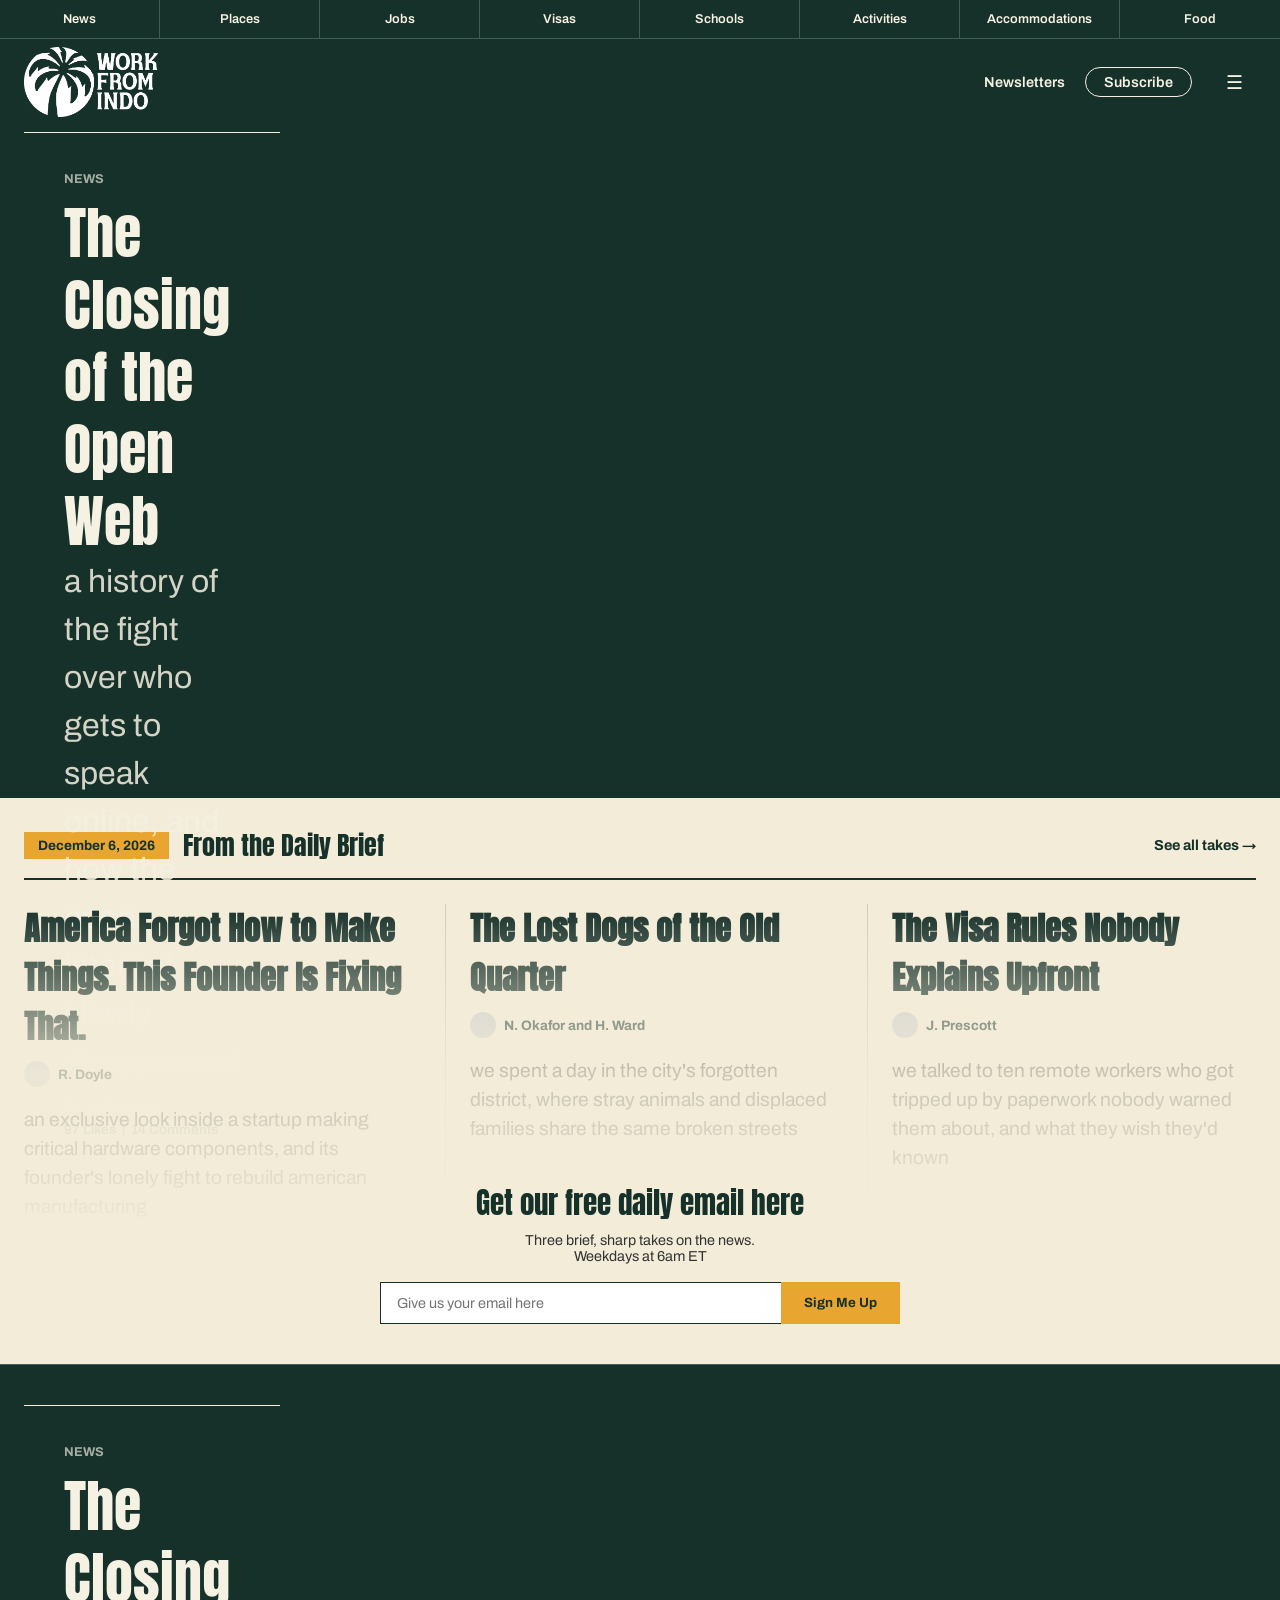
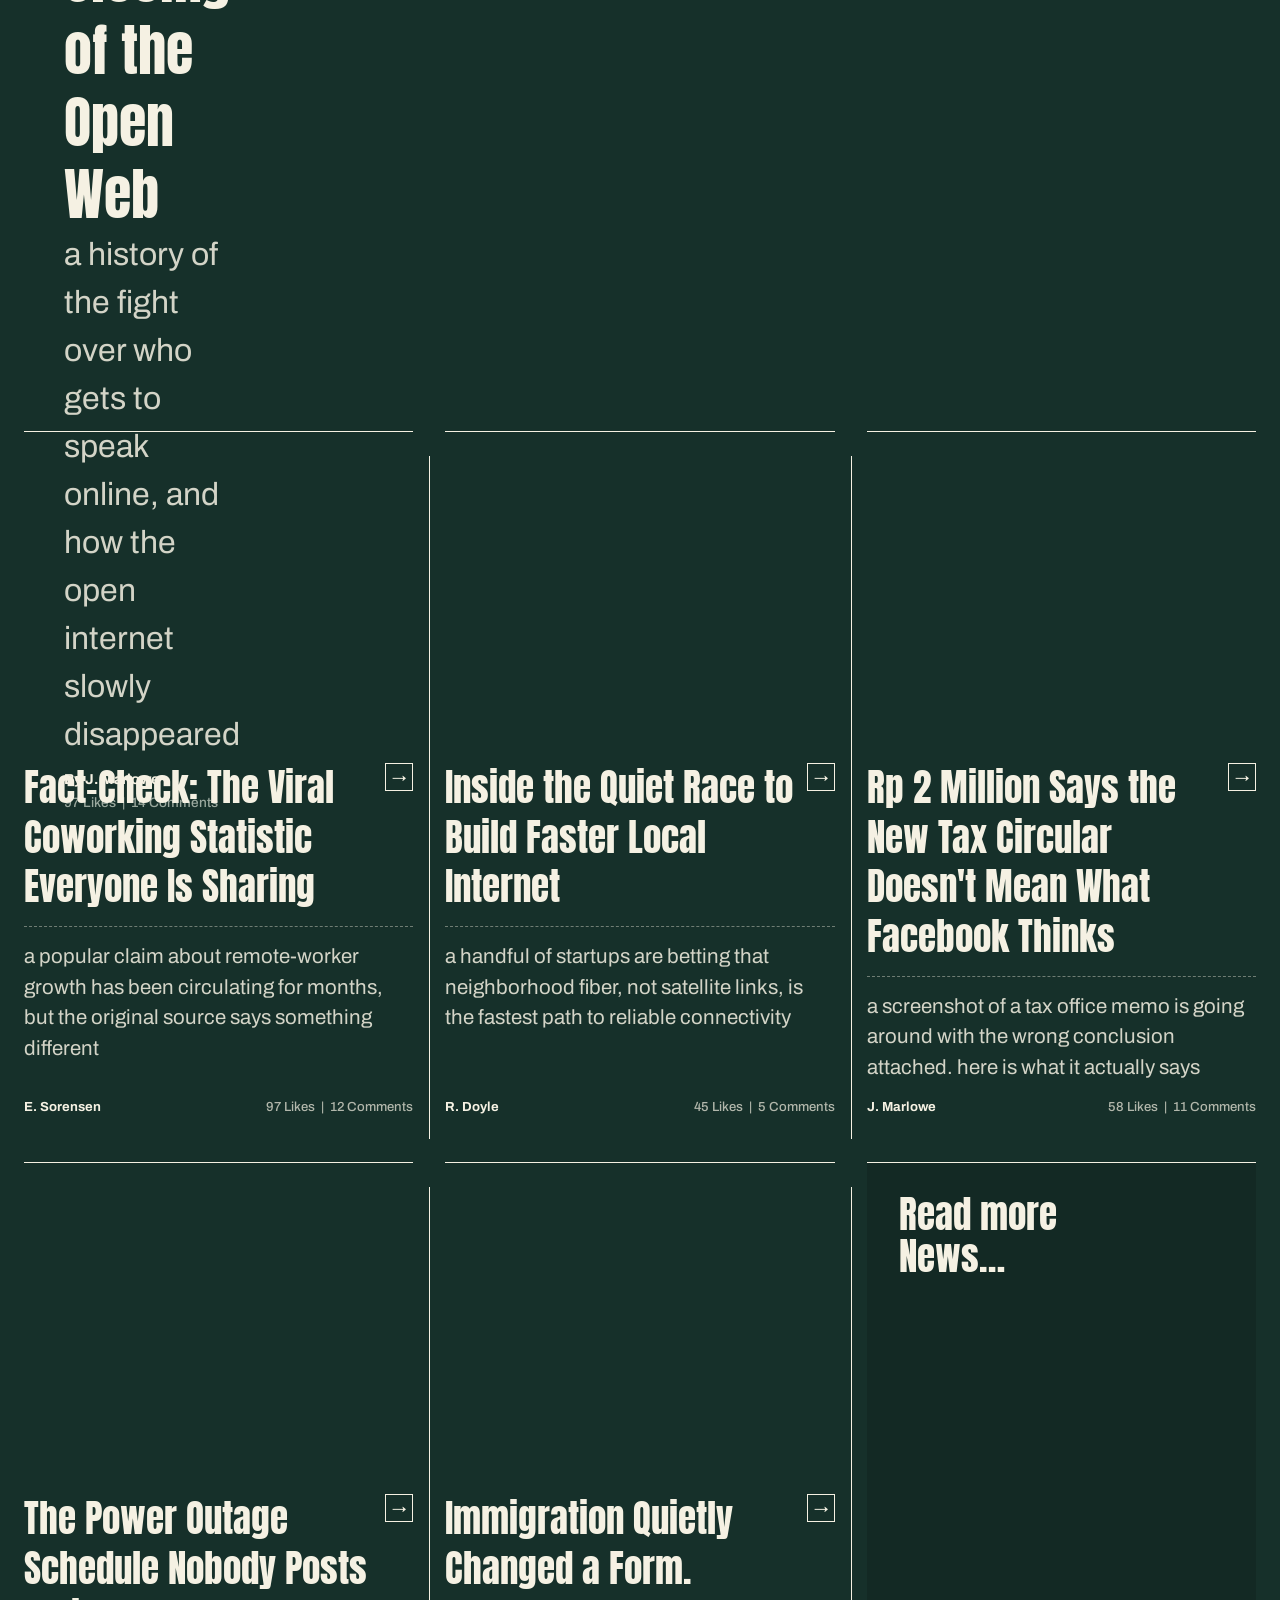
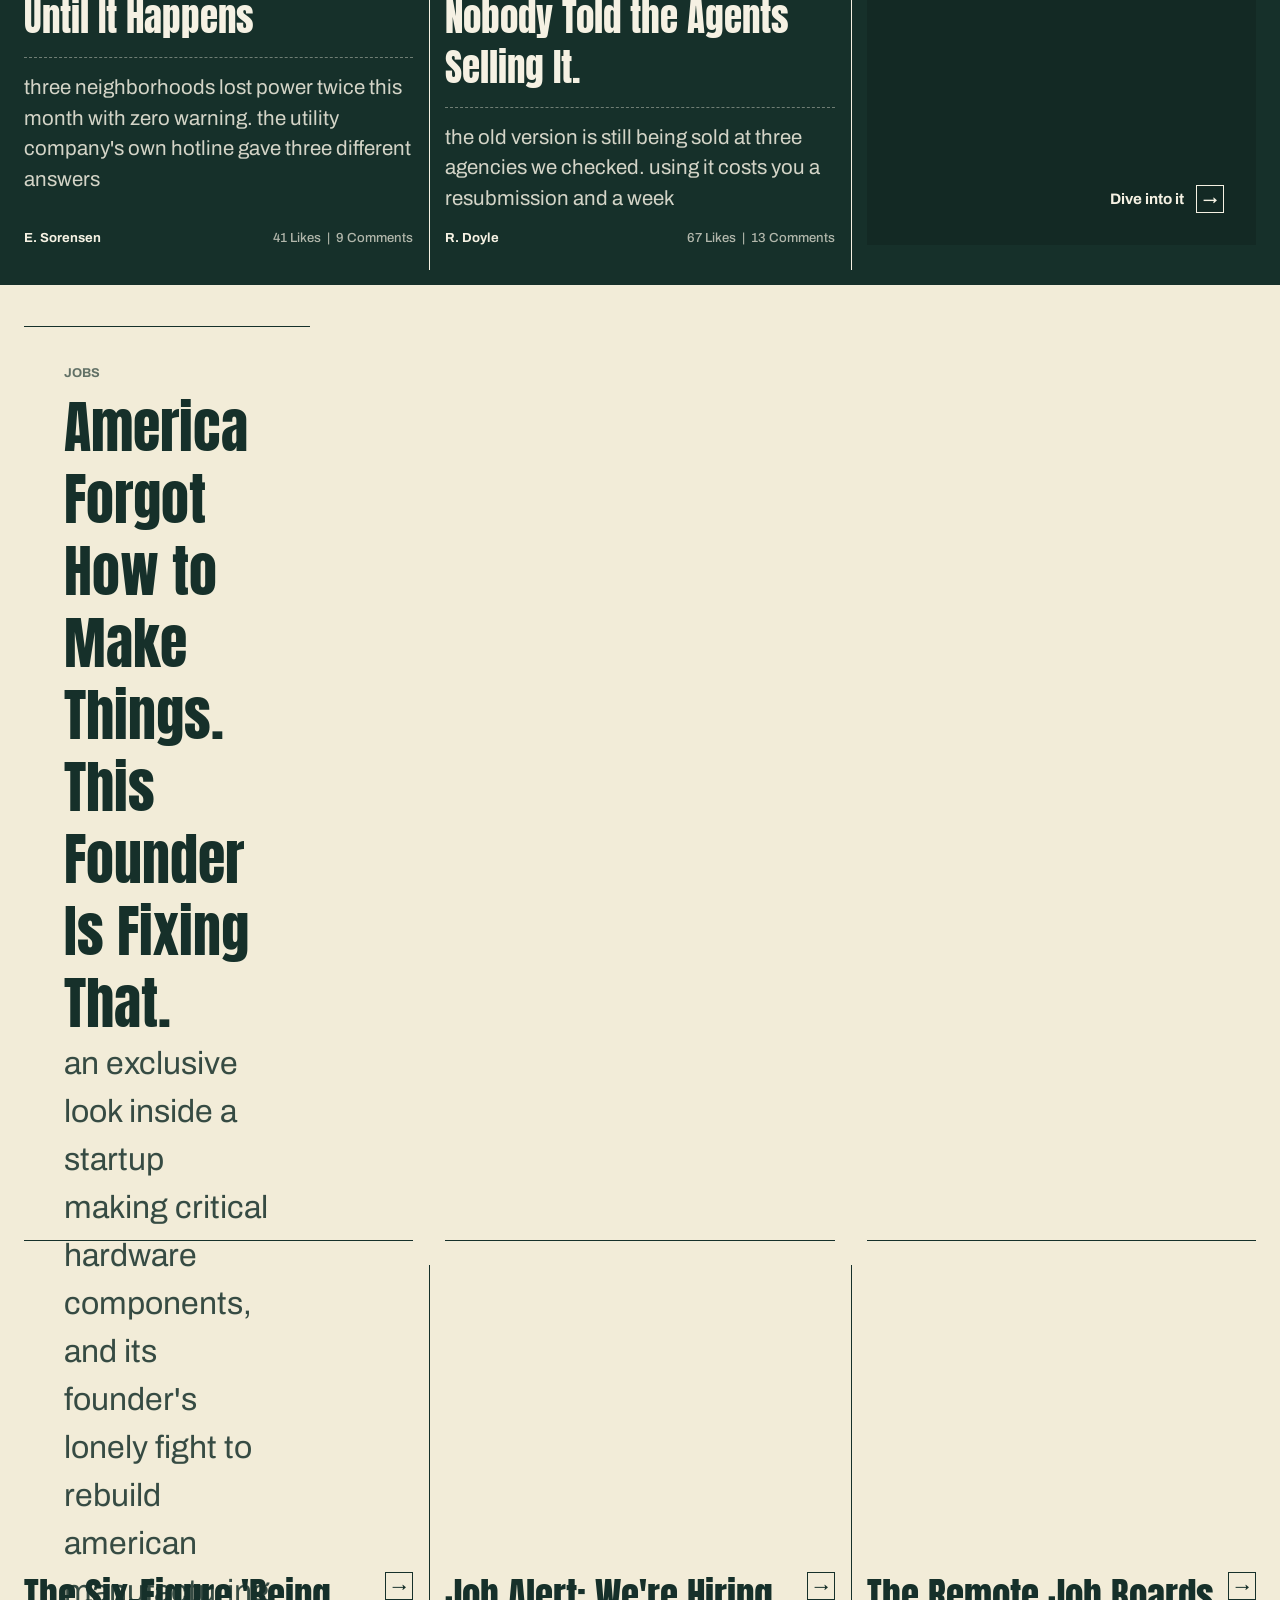
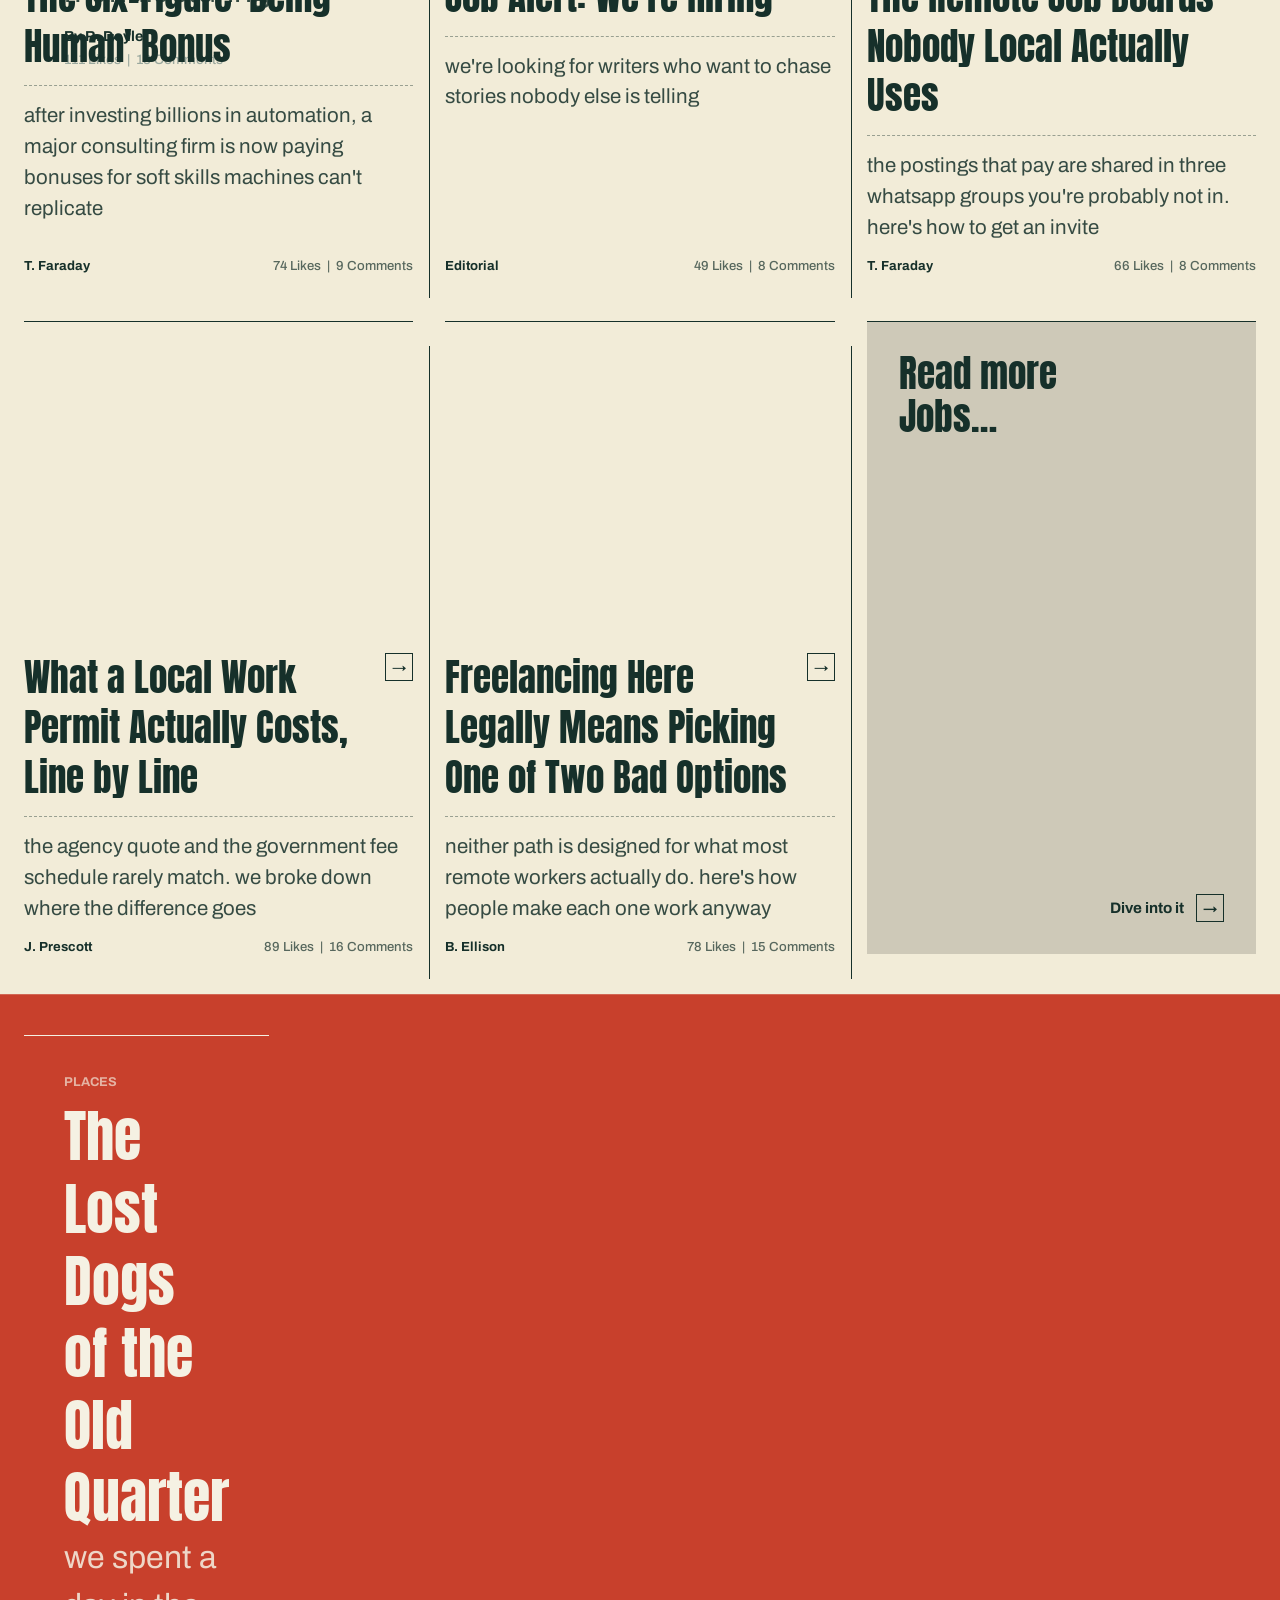
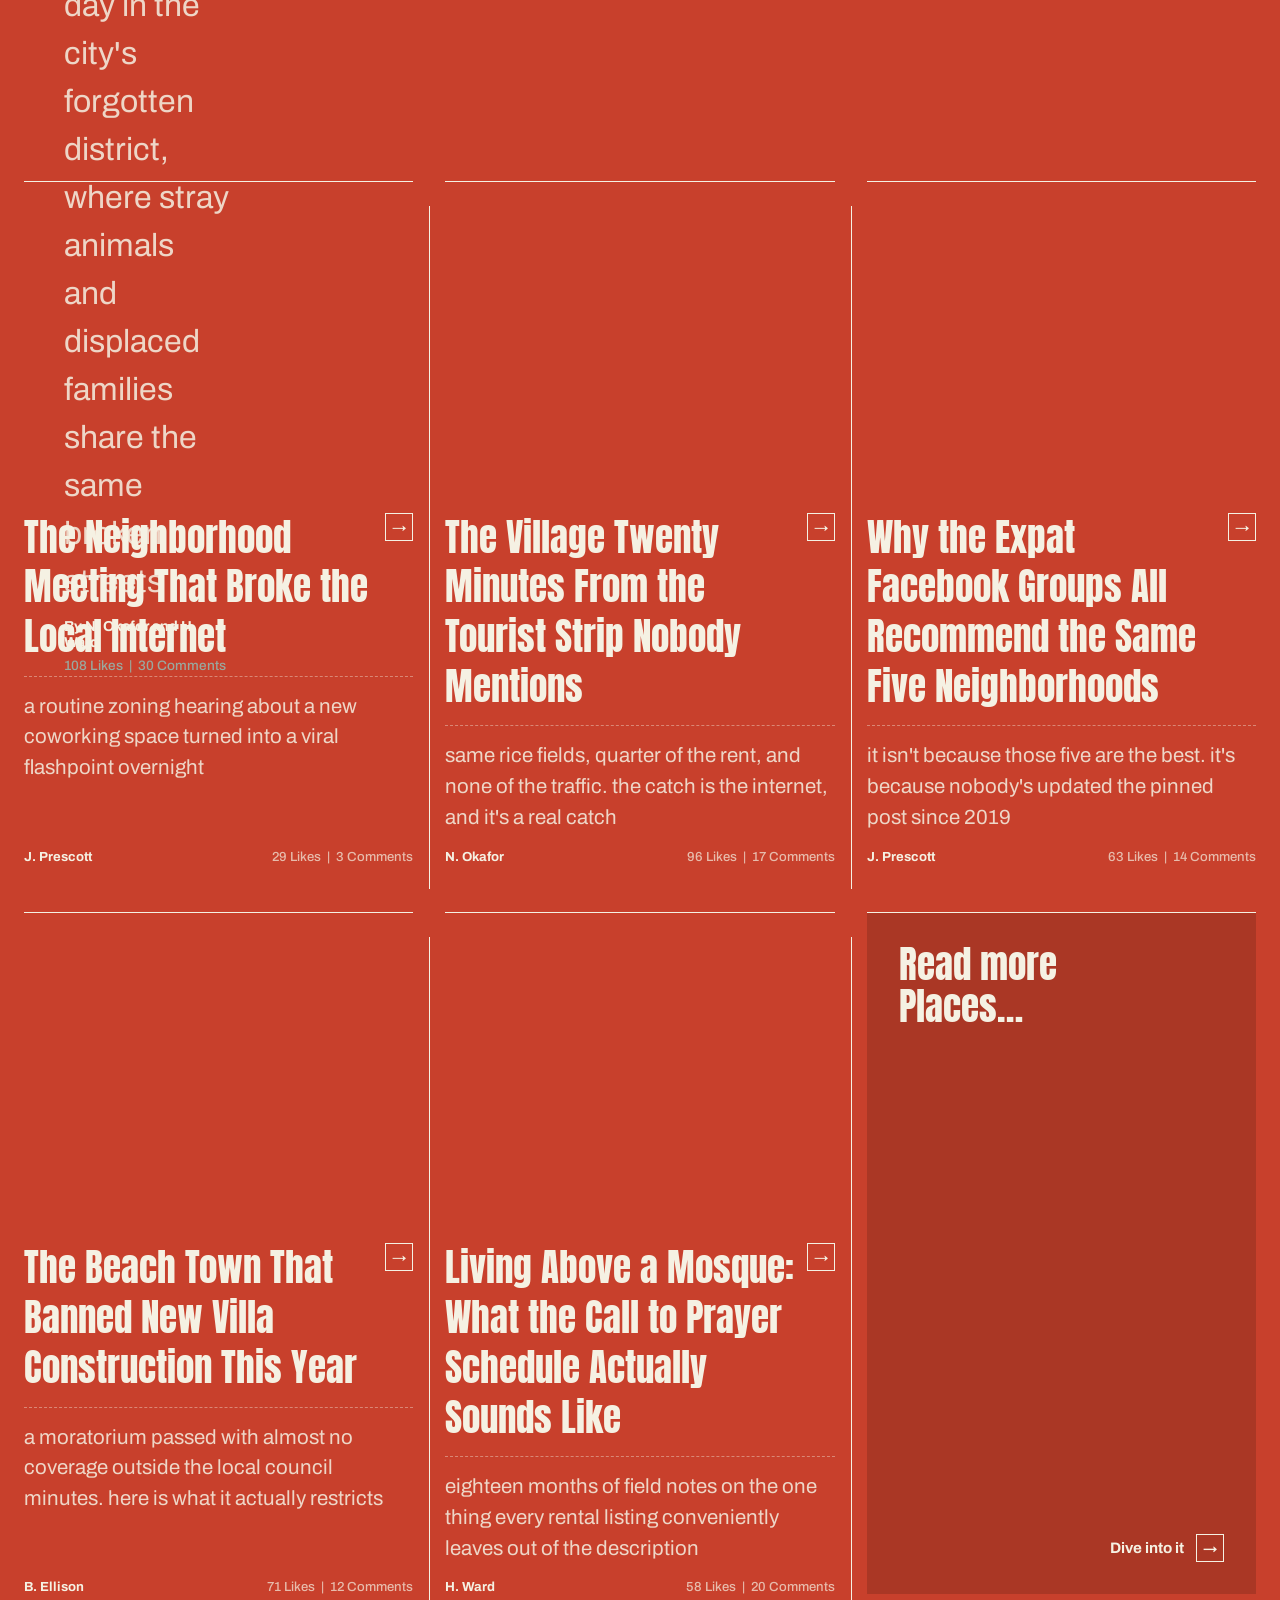
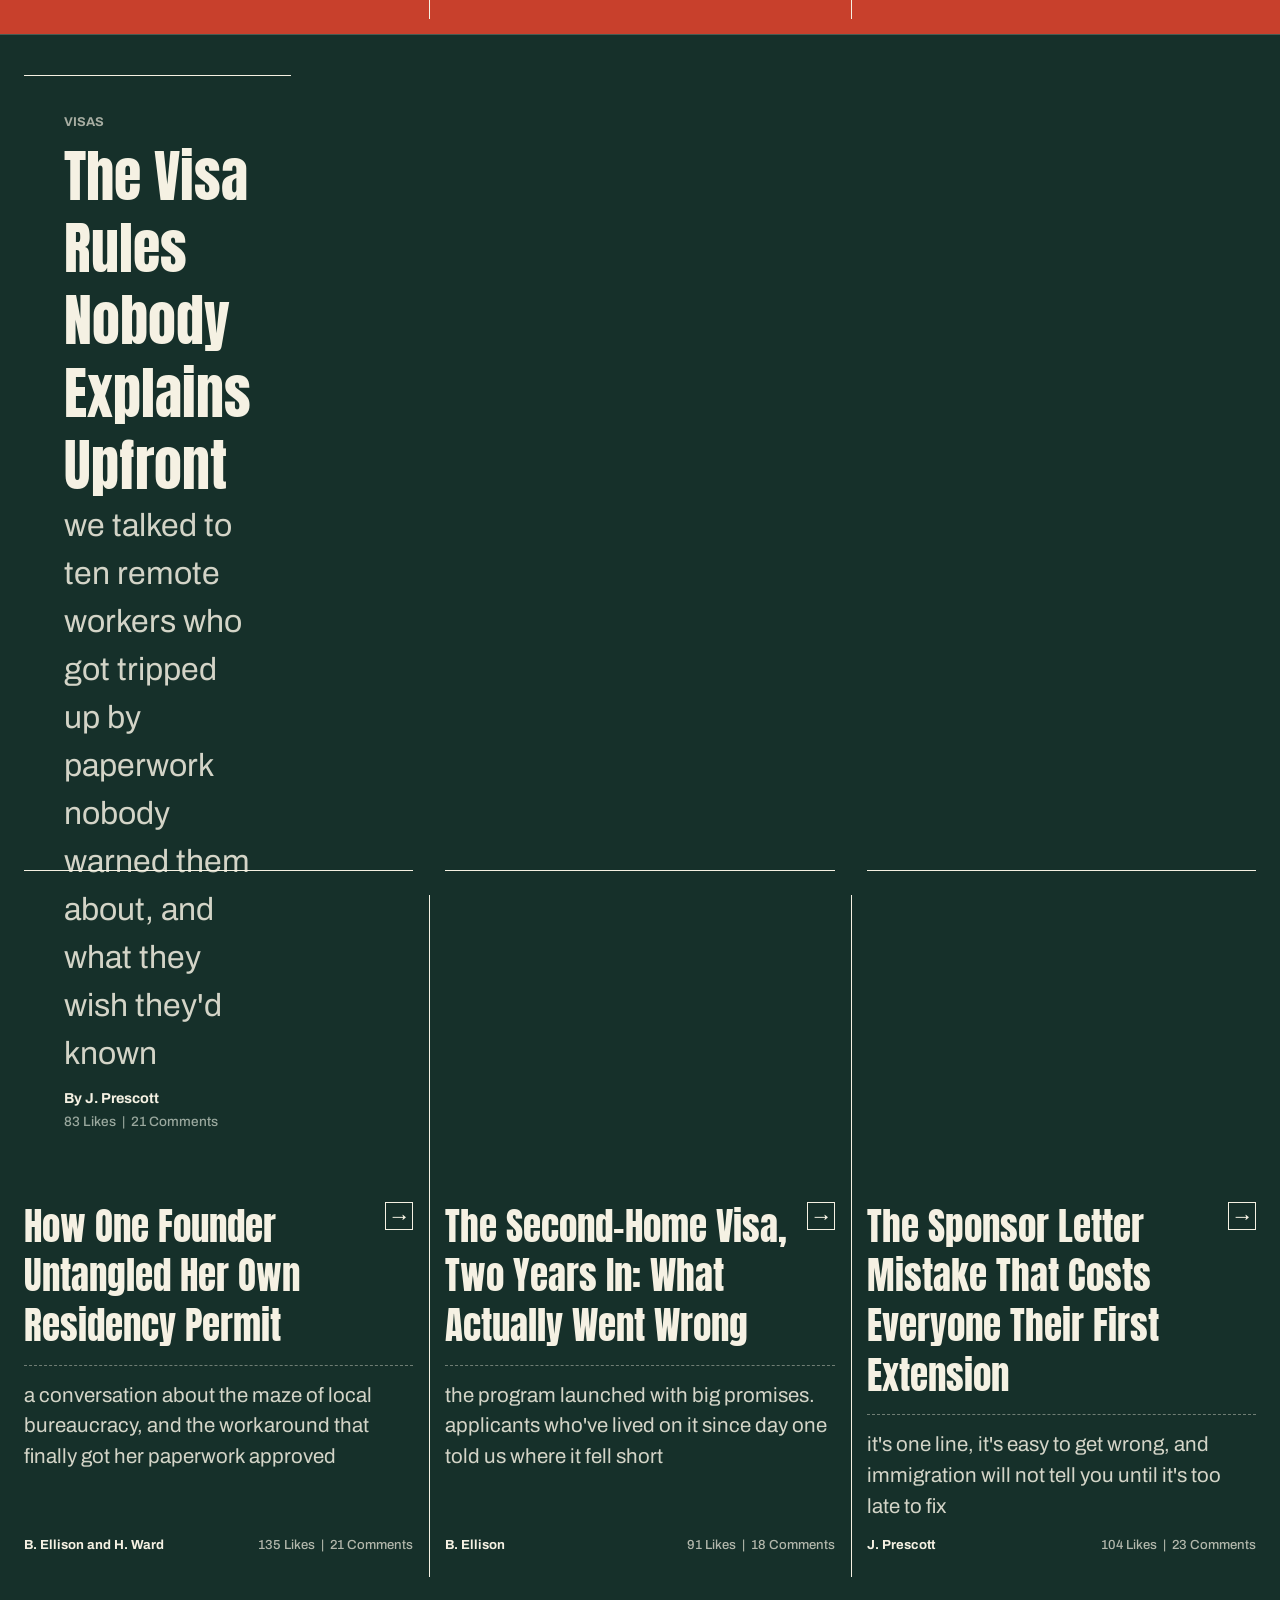
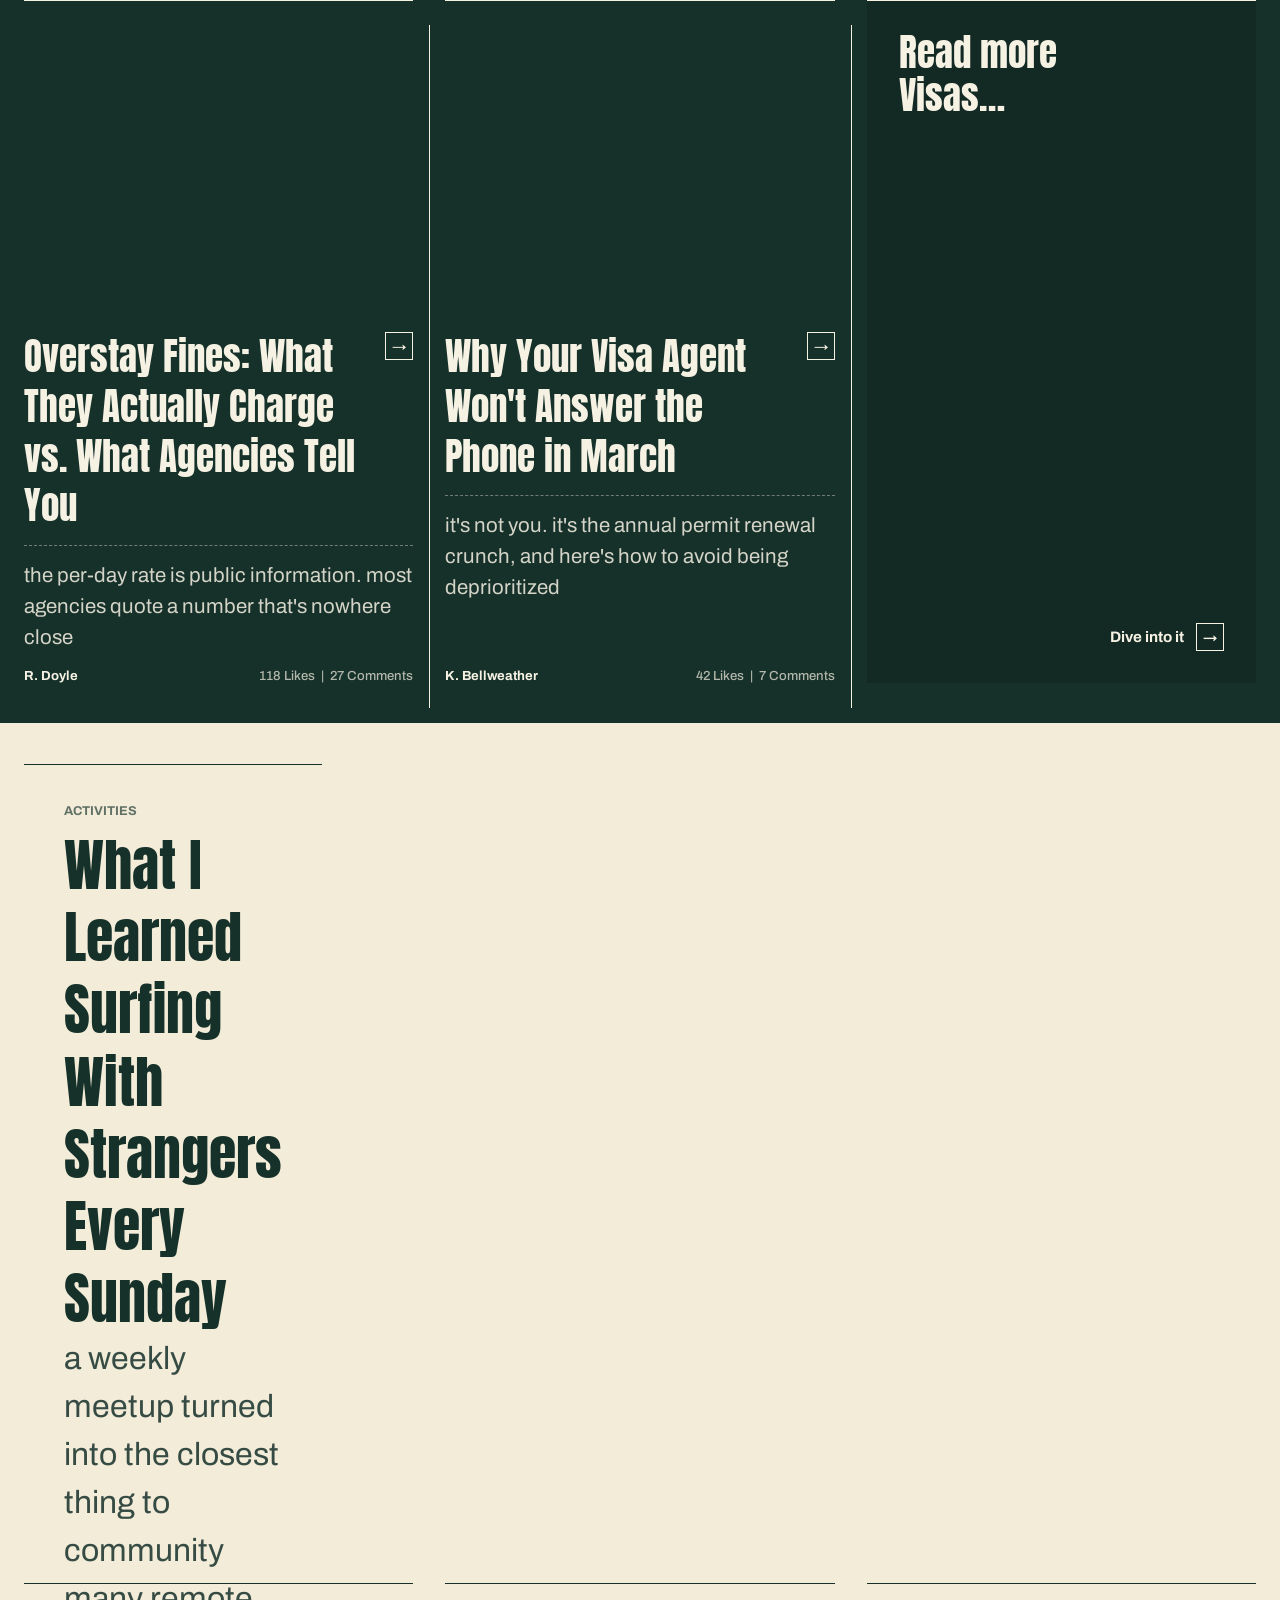
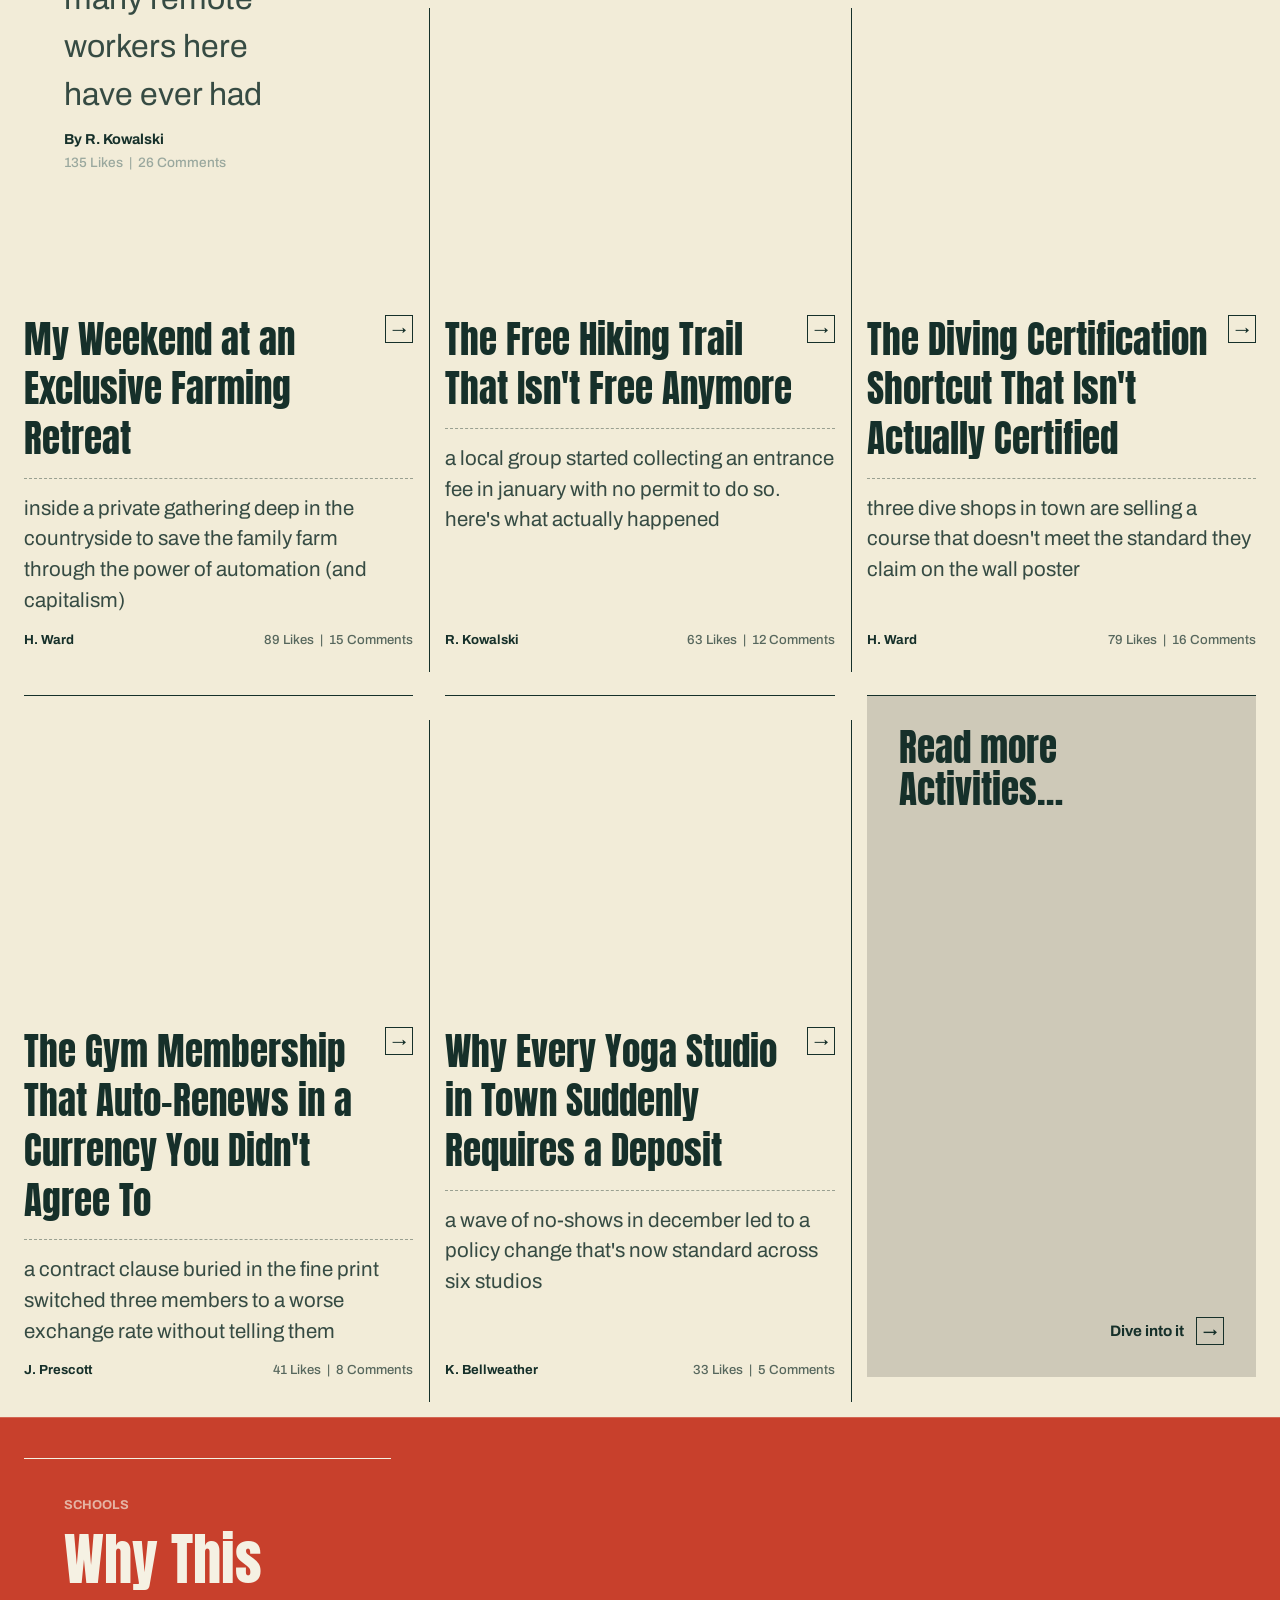
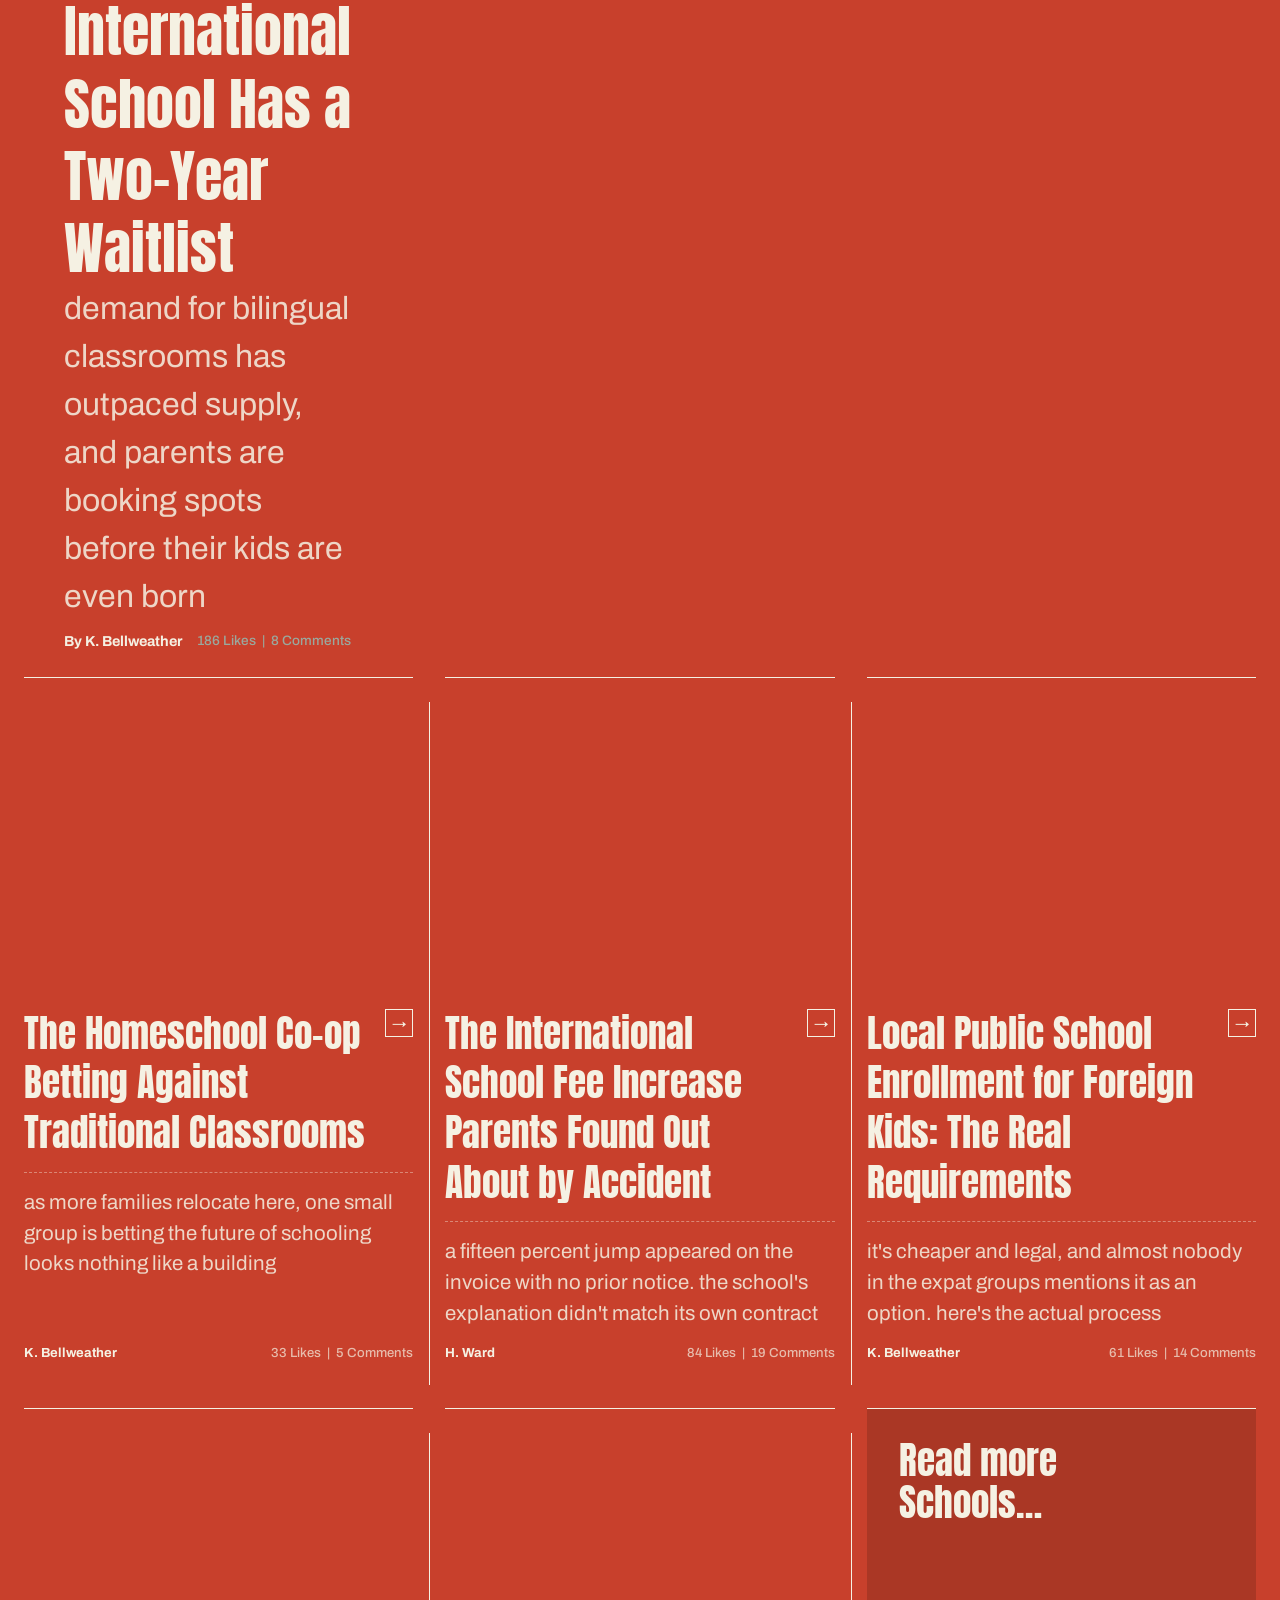
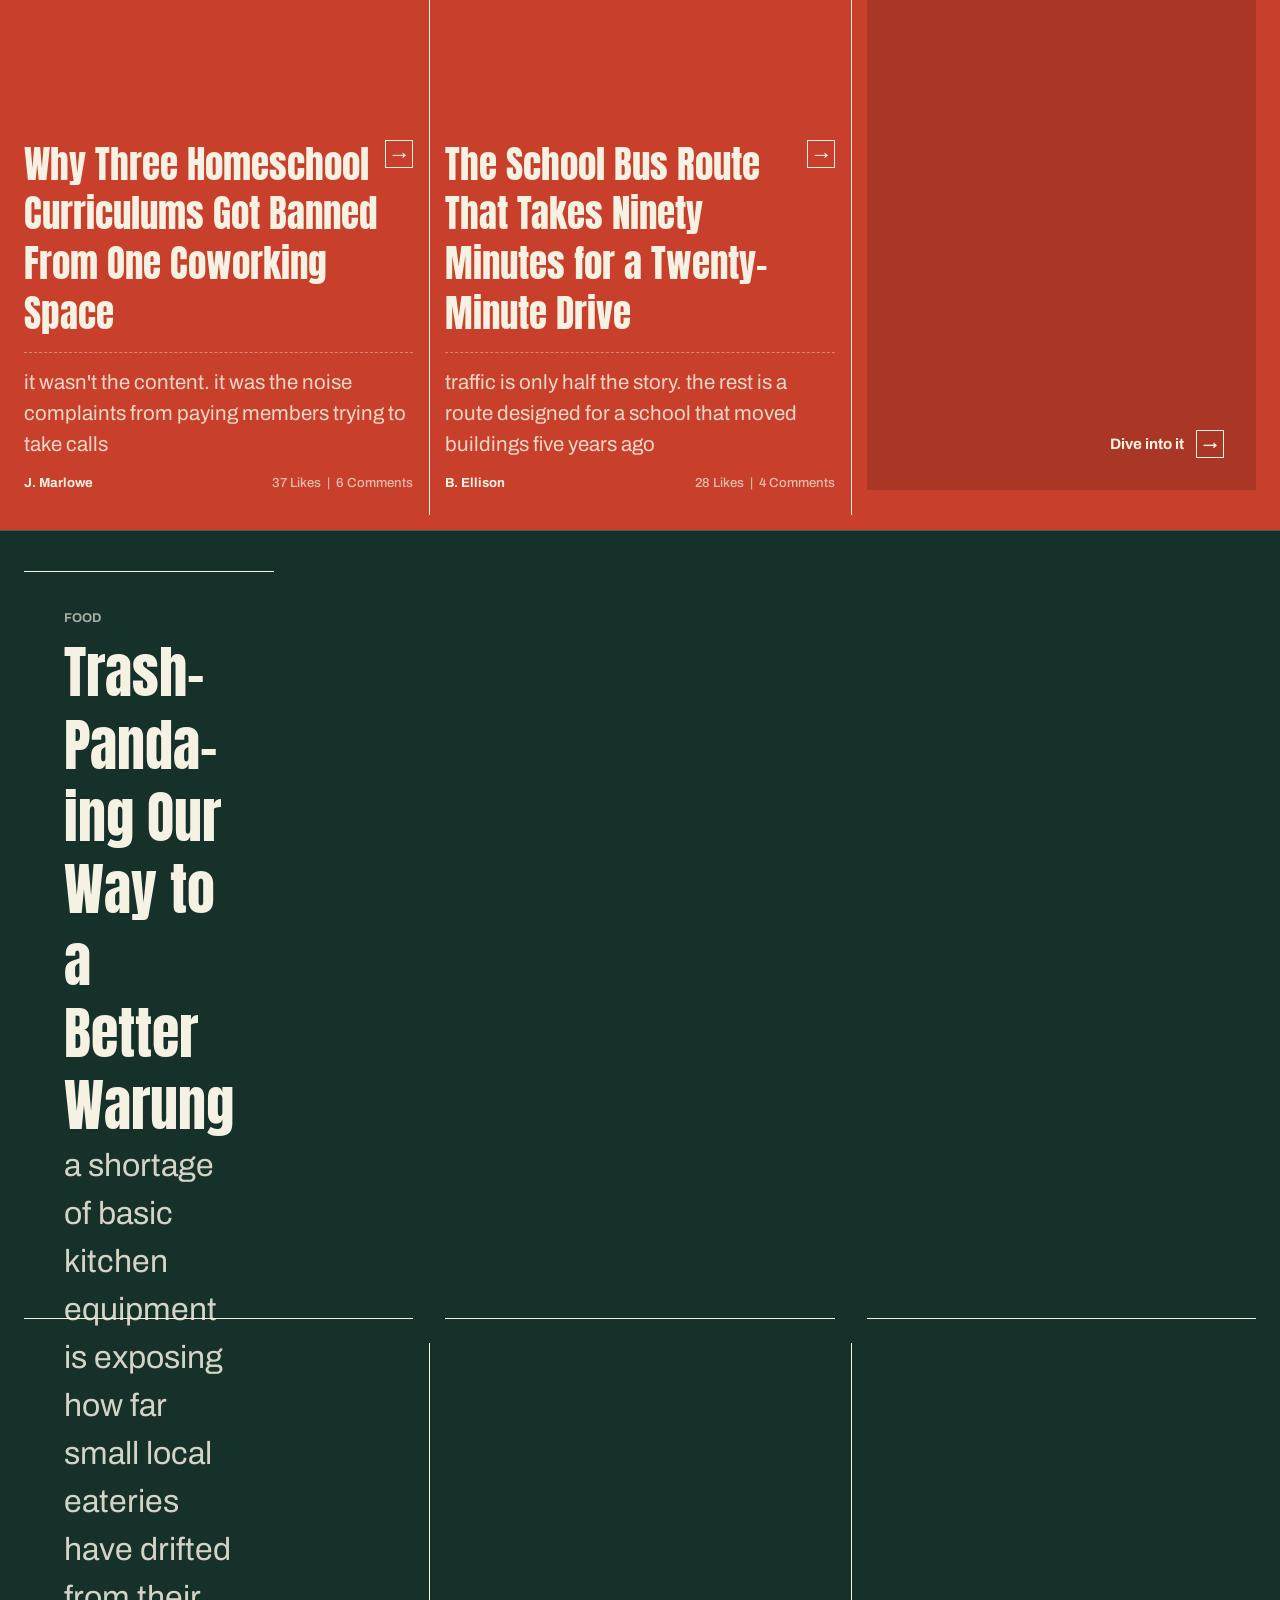
==== index.html @ 96548feb "new" ====
<!DOCTYPE html>
<html lang="en">
<head>
<meta charset="UTF-8">
<meta name="viewport" content="width=device-width, initial-scale=1.0">
<title>Work From Indo — Independent News &amp; Culture</title>
<link rel="icon" type="image/jpeg" href="assets/images/Logo/WFI Badge 1.jpg">
<link rel="preconnect" href="https://fonts.googleapis.com">
<link rel="preconnect" href="https://fonts.gstatic.com" crossorigin>
<link href="https://fonts.googleapis.com/css2?family=Anton&family=Archivo:ital,wght@0,400;0,500;0,600;0,700;0,800;1,400&display=swap" rel="stylesheet">
<link rel="stylesheet" href="styles.css?v=53">
</head>
<body>

<div class="utility-bar">
  <nav class="utility-nav">
    <a href="category.html?cat=News">News</a>
    <a href="category.html?cat=Places">Places</a>
    <a href="category.html?cat=Jobs">Jobs</a>
    <a href="category.html?cat=Visas">Visas</a>
    <a href="category.html?cat=Schools">Schools</a>
    <a href="category.html?cat=Activities">Activities</a>
    <a href="category.html?cat=Accommodations">Accommodations</a>
    <a href="category.html?cat=Food">Food</a>
  </nav>
</div>

<header class="site-header">
  <div class="header-row">
    <a href="#" class="logo-mark">
      <img src="assets/images/Logo/WFI - Horz Transp White.png" alt="Work From Indo">
    </a>
    <div class="header-actions">
      <a href="#daily-strip">Newsletters</a>
      <a href="subscribe.html" class="btn-pill">Subscribe</a>
      <button class="menu-toggle" id="menu-toggle" aria-label="Open menu" aria-expanded="false" aria-controls="side-menu">&#9776;</button>
    </div>
  </div>
</header>

<div class="menu-overlay" id="menu-overlay"></div>
<aside class="side-menu" id="side-menu" aria-hidden="true">
  <div class="menu-top">
    <img class="menu-logo" src="assets/images/Logo/WFI - Horz Transp Black.png" alt="Work From Indo">
    <button class="menu-close" id="menu-close" aria-label="Close menu">&times;</button>
  </div>
  <nav class="menu-group">
    <a href="subscribe.html">Subscribe</a>
    <a href="#daily-strip">Newsletters</a>
  </nav>
  <hr class="menu-divider">
  <nav class="menu-group">
    <a href="category.html?cat=News">News</a>
    <a href="category.html?cat=Places">Places</a>
    <a href="category.html?cat=Jobs">Jobs</a>
    <a href="category.html?cat=Visas">Visas</a>
    <a href="category.html?cat=Schools">Schools</a>
    <a href="category.html?cat=Activities">Activities</a>
    <a href="category.html?cat=Accommodations">Accommodations</a>
    <a href="category.html?cat=Food">Food</a>
  </nav>
  <hr class="menu-divider">
  <nav class="menu-group menu-group-small">
    <a href="#">Search</a>
    <a href="#">Take Archive</a>
    <a href="#">About</a>
    <a href="#">Writers</a>
    <a href="#">Careers</a>
  </nav>
  <div class="menu-social">
    <a href="#" aria-label="X">&#120143;</a>
    <a href="#" aria-label="Instagram">&#9679;</a>
    <a href="#" aria-label="YouTube">&#9654;</a>
    <a href="#" aria-label="Podcast">&#9835;</a>
    <a href="#" aria-label="More">&#9776;</a>
  </div>
</aside>

<section class="hero" id="hero">
  <!-- populated by script.js from the first article -->
</section>

<section class="daily-strip" id="daily-strip">
  <div class="daily-header">
    <div>
      <span class="date-badge" id="daily-date"></span>
      <span class="daily-title">From the Daily Brief</span>
    </div>
    <a href="#" class="see-all">See all takes &#8594;</a>
  </div>
  <div class="daily-cols-wrap">
    <div class="daily-cols" id="daily-cols">
      <!-- populated by script.js -->
    </div>
    <div class="daily-cols-fade" aria-hidden="true"></div>
  </div>
  <div class="newsletter-block" id="newsletter">
    <p class="newsletter-heading">Get our free daily email here</p>
    <p class="newsletter-sub">Three brief, sharp takes on the news.<br>Weekdays at 6am ET</p>
    <form class="newsletter-form" onsubmit="return false;">
      <input type="email" placeholder="Give us your email here" required>
      <button type="submit">Sign Me Up</button>
    </form>
  </div>
</section>

<main class="category-sections" id="category-sections">
  <!-- populated by script.js -->
</main>

<footer class="site-footer">
  <img class="footer-wordmark" src="assets/images/Logo/WFI - Horz Transp White.png" alt="Work From Indo">
  <div class="footer-row">
    <div class="footer-links">
      <a href="#">Terms &amp; Conditions</a>
      <a href="#">Cookie Policy</a>
    </div>
    <div class="footer-social">
      <a href="#">X (Twitter)</a>
      <a href="#">Facebook</a>
      <a href="#">Instagram</a>
      <a href="#">RSS</a>
      <a href="#">Newsletter</a>
      <a href="#">Advertise</a>
    </div>
    <div class="footer-copy">All rights reserved. &copy; 2026 Work From Indo</div>
  </div>
</footer>

<script src="script.js?v=15"></script>
</body>
</html>
---- styles.css ----
:root {
  --black: #16302a;
  --white: #f5f1e3;
  --cream: #f2ecd8;
  --pink: #c8402c;
  --orange: #e8a530;
  --sage: #7fb069;
  --gray: #9aa89e;
  --border: rgba(245,241,227,0.22);
  --font-display: 'Anton', Impact, sans-serif;
  --font-body: 'Archivo', Helvetica, Arial, sans-serif;
}

* { box-sizing: border-box; }

html {
  overflow-x: hidden;
}

body {
  margin: 0;
  background: var(--black);
  color: var(--white);
  font-family: var(--font-body);
  -webkit-font-smoothing: antialiased;
  overflow-x: hidden;
  max-width: 100vw;
  position: relative;
}

a { color: inherit; text-decoration: none; }

/* Utility bar */
.utility-bar {
  background: var(--black);
  border-bottom: 1px solid var(--border);
}
.utility-nav {
  display: grid;
  grid-template-columns: repeat(8, 1fr);
}
.utility-nav a {
  padding: 12px 16px;
  font-weight: 600;
  font-size: 0.8rem;
  text-align: center;
  border-right: 1px solid var(--border);
}
.utility-nav a:last-child { border-right: none; }
.utility-brand { font-weight: 700; }

@media (max-width: 900px) {
  .utility-nav { grid-template-columns: repeat(4, 1fr); }
  .utility-nav a:nth-child(4) { border-right: none; }
}

@media (max-width: 500px) {
  .utility-bar { display: none; }
}

/* Header */
.site-header {
  padding: 8px 24px 2px;
  position: sticky;
  top: 0;
  z-index: 80;
  background: var(--black);
}
.header-row {
  display: flex;
  align-items: center;
  justify-content: space-between;
  margin-bottom: 8px;
}
.logo-mark { display: block; }
.logo-mark img {
  height: 70px;
  width: auto;
  display: block;
}
.header-actions { display: flex; align-items: center; gap: 20px; font-weight: 600; font-size: 0.9rem; }
.btn-pill {
  border: 1px solid var(--white);
  border-radius: 999px;
  padding: 6px 18px;
}
.menu-toggle {
  background: none;
  border: none;
  color: var(--white);
  font-size: 1.2rem;
  cursor: pointer;
  min-width: 44px;
  min-height: 44px;
  display: flex;
  align-items: center;
  justify-content: center;
}

.wordmark {
  margin: 10px 0 0;
}
.wordmark img {
  width: 100%;
  max-width: 900px;
  height: auto;
  display: block;
}

/* Hero */
.hero {
  padding: 5px 24px 40px 24px;
}
.hero-link {
  display: grid;
  grid-template-columns: 1fr 2.06fr;
  column-gap: 32px;
  margin: 0px 0 36px 0;
}
.hero-text {
  padding: 40px;
  display: flex;
  flex-direction: column;
  justify-content: space-between;
  position: relative;
}
.hero-text::before {
  content: '';
  position: absolute;
  top: 0;
  left: 0;
  right: 0;
  height: 1px;
  background: currentColor;
}
.hero-category {
  font-size: 0.8rem;
  font-weight: 700;
  text-transform: uppercase;
  opacity: 0.65;
  margin-bottom: 12px;
}
.hero-title {
  font-family: var(--font-display);
  font-size: clamp(2.2rem, 4.4vw, 3.9rem);
  line-height: 1.28;
  margin: 0;
  text-transform: none;
  font-weight: 400;
}
.hero-excerpt {
  font-size: 2rem;
  opacity: 0.85;
  margin: 0 0 12px;
  line-height: 1.5;
}
.hero-meta {
  display: flex;
  align-items: center;
  justify-content: space-between;
  padding-top: 0;
  font-weight: 700;
  font-size: 0.9rem;
  flex-wrap: wrap;
  gap: 8px;
}
.hero-meta > span:first-child {
  min-width: 0;
  overflow-wrap: break-word;
}
.hero-meta .stats { color: var(--gray); font-weight: 500; font-size: 0.85rem; }
.hero-image {
  background-size: cover;
  background-position: center;
  aspect-ratio: 5 / 3;
}

/* Daily strip */
.daily-strip {
  background: var(--cream);
  color: var(--black);
  padding: 28px 24px 40px;
  scroll-margin-top: 24px;
}
.daily-header {
  display: flex;
  align-items: center;
  justify-content: space-between;
  border-bottom: 2px solid var(--black);
  padding-bottom: 14px;
  margin-bottom: 24px;
  flex-wrap: wrap;
  gap: 10px;
}
.daily-header > div { display: flex; align-items: center; gap: 14px; flex-wrap: wrap; }
.date-badge {
  background: var(--orange);
  color: var(--black);
  font-weight: 700;
  padding: 6px 14px;
  font-size: 0.85rem;
}
.daily-title {
  font-family: var(--font-display);
  font-size: 1.6rem;
}
.see-all { font-weight: 700; font-size: 0.9rem; white-space: nowrap; }

.daily-cols-wrap {
  position: relative;
}
.daily-cols {
  display: grid;
  grid-template-columns: repeat(3, 1fr);
  gap: 32px;
}
.daily-cols-fade {
  position: absolute;
  inset: 0;
  background: linear-gradient(to top, var(--cream) 0%, #f2ecd8c9 50%, transparent 100%);
  pointer-events: auto;
  cursor: default;
}
.daily-col { border-left: 1px solid #00000022; padding-left: 24px; }
.daily-col:first-child { border-left: none; padding-left: 0; }
.daily-col h3 { font-family: var(--font-display); font-size: 2rem; margin: 0 0 10px; text-transform: none; }
.daily-byline { display: flex; align-items: center; gap: 8px; font-weight: 700; font-size: 0.85rem; margin-bottom: 12px; }
.daily-avatar {
  width: 26px; height: 26px; border-radius: 50%;
  background: #ccc; flex-shrink: 0;
}
.daily-col p.body-text { font-size: 1.2rem; line-height: 1.5; color: #2a2a2a; }

.newsletter-block {
  text-align: center;
  margin-top: -60px;
  z-index: 2;
  position: relative;
  scroll-margin-top: 24px;
}
.newsletter-heading { font-family: var(--font-display); font-size: 1.8rem; margin: 0 0 8px; }
.newsletter-sub { font-size: 0.9rem; margin: 0 0 18px; color: #333; }
.newsletter-form { display: flex; justify-content: center; gap: 0; max-width: 520px; margin: 0 auto; }
.newsletter-form input {
  flex: 1;
  padding: 12px 16px;
  border: 1px solid var(--black);
  border-right: none;
  font-family: var(--font-body);
  font-size: 0.9rem;
}
.newsletter-form button {
  background: var(--orange);
  color: var(--black);
  border: 1px solid var(--orange);
  padding: 12px 22px;
  font-weight: 700;
  cursor: pointer;
  font-family: var(--font-body);
}

/* Category sections */
.category-section {
  border-top: 1px solid var(--border);
  padding: 40px 24px;
}
.category-section.dark { background: var(--black); color: var(--white); }
.category-section.cream { background: var(--cream); color: var(--black); }
.category-section.pink { background: var(--pink); color: var(--white); }

.category-featured {
  display: grid;
  grid-template-columns: 1fr 2.06fr;
  margin: 0px 0 36px 0;
  column-gap: 32px;
}
.featured-text {
  padding: 40px;
  display: flex;
  flex-direction: column;
  justify-content: space-between;
  position: relative;
}
.featured-text::before {
  content: '';
  position: absolute;
  top: 0;
  left: 0;
  right: 0;
  height: 1px;
  background: currentColor;
}
.featured-top { display: flex; flex-direction: column; }
.featured-bottom { display: flex; flex-direction: column; }
.featured-category {
  font-size: 0.8rem;
  font-weight: 700;
  text-transform: uppercase;
  opacity: 0.65;
  margin-bottom: 12px;
}
.featured-title {
  font-family: var(--font-display);
  font-size: clamp(2.2rem, 4.4vw, 3.9rem);
  line-height: 1.28;
  margin: 0;
  text-transform: none;
  font-weight: 400;
}
.featured-excerpt {
  font-size: 2rem;
  line-height: 1.5;
  opacity: 0.85;
  margin: 0 0 12px;
}
.featured-image {
  background-size: cover;
  background-position: center;
  aspect-ratio: 5 / 3;
}

.category-grid {
  display: grid;
  grid-template-columns: repeat(3, 1fr);
  column-gap: 32px;
  row-gap: 48px;
}
.category-grid + .category-grid {
  margin-top: 48px;
}
.category-grid-full {
  grid-template-columns: repeat(3, 1fr);
  row-gap: 48px;
}

.category-grid > *,
.category-grid-full > * {
  position: relative;
}
.category-grid > *:not(:nth-child(3n))::after,
.category-grid-full > *:not(:nth-child(3n))::after {
  content: '';
  position: absolute;
  top: 25px;
  right: -17px;
  width: 1px;
  background: currentColor;
  height: 100%;
}

@media (max-width: 900px) {
  .category-grid-full { grid-template-columns: 1fr; }
  .category-grid-full > *::after { display: none; }
}
.mini-card { display: flex; flex-direction: column; cursor: pointer; padding-top: 24px; }
.mini-card::before {
  content: '';
  position: absolute;
  top: 0;
  left: 0;
  right: 0;
  height: 1px;
  background: currentColor;
}

.more-card {
  background: rgba(0,0,0,0.15);
  padding: 32px;
  display: flex;
  flex-direction: column;
  justify-content: space-between;
  min-height: 220px;
}
.more-card-title {
  font-family: var(--font-display);
  font-size: 2.3rem;
  line-height: 1.15;
  margin: 0;
  text-transform: none;
  font-weight: 400;
}
.more-card-cta {
  display: flex;
  align-items: center;
  gap: 12px;
  font-weight: 700;
  font-size: 0.95rem;
  align-self: flex-end;
}
.mini-card-image {
  width: 100%;
  aspect-ratio: 4/3;
  background-size: cover;
  background-position: center;
  margin-bottom: 16px;
}
.mini-card-title-row {
  display: flex;
  justify-content: space-between;
  align-items: flex-start;
  gap: 8px;
  min-width: 0;
}
.mini-card-title {
  font-family: var(--font-display);
  font-size: 2.3rem;
  line-height: 1.35;
  margin: 0;
  text-transform: none;
  font-weight: 400;
  min-width: 0;
  overflow-wrap: break-word;
}
.card-arrow {
  border: 1px solid currentColor;
  width: 28px;
  height: 28px;
  flex-shrink: 0;
  display: flex;
  align-items: center;
  justify-content: center;
  font-size: 0.9rem;
}
.card-divider {
  border-top: 1px dashed currentColor;
  opacity: 0.4;
  margin: 14px 0;
}
.mini-card-excerpt {
  font-size: 1.28rem;
  line-height: 1.5;
  opacity: 0.85;
  margin: 0 0 16px;
  flex-grow: 1;
}
.card-meta {
  display: flex;
  justify-content: space-between;
  align-items: center;
  font-size: 0.82rem;
  font-weight: 700;
  gap: 8px;
  flex-wrap: wrap;
}
.card-meta > span:first-child {
  min-width: 0;
  overflow-wrap: break-word;
}
.card-stats { font-weight: 500; opacity: 0.7; }

/* Side menu */
.menu-overlay {
  position: fixed;
  inset: 0;
  background: rgba(0,0,0,0.5);
  opacity: 0;
  pointer-events: none;
  transition: opacity 0.25s ease;
  z-index: 90;
}
.menu-overlay.open {
  opacity: 1;
  pointer-events: auto;
}

.side-menu {
  position: fixed;
  top: 0;
  right: 0;
  bottom: 0;
  width: min(420px, 88vw);
  background: var(--white);
  color: var(--black);
  z-index: 100;
  padding: 28px 32px;
  transform: translateX(100%);
  transition: transform 0.3s ease;
  overflow-y: auto;
  display: flex;
  flex-direction: column;
}
.side-menu.open { transform: translateX(0); }

.menu-top {
  display: flex;
  align-items: center;
  justify-content: space-between;
  gap: 16px;
  margin-bottom: 20px;
}
.menu-logo {
  height: 28px;
  width: auto;
}
.menu-close {
  background: none;
  border: none;
  font-size: 1.8rem;
  line-height: 1;
  cursor: pointer;
  color: var(--black);
  flex-shrink: 0;
  min-width: 44px;
  min-height: 44px;
  display: flex;
  align-items: center;
  justify-content: center;
}

.menu-group {
  display: flex;
  flex-direction: column;
  gap: 18px;
}
.menu-group a {
  font-family: var(--font-display);
  font-size: 1.6rem;
  text-transform: none;
  color: var(--black);
}
.menu-group-small a {
  font-family: var(--font-body);
  font-weight: 700;
  font-size: 1.05rem;
  color: #555;
}

.menu-divider {
  border: none;
  border-top: 1px solid #00000022;
  margin: 24px 0;
}

.menu-social {
  margin-top: auto;
  padding-top: 24px;
  display: flex;
  gap: 20px;
  font-size: 1.2rem;
}

body.menu-open { overflow: hidden; }

/* Footer */
.site-footer {
  background: var(--black);
  padding: 30px 24px 24px;
  border-top: 1px solid var(--border);
}
.footer-wordmark {
  width: 100%;
  max-width: 640px;
  height: auto;
  display: block;
  margin: 0 0 24px;
}
.footer-row {
  display: flex;
  flex-wrap: wrap;
  justify-content: space-between;
  align-items: center;
  gap: 12px;
  border-top: 1px solid var(--border);
  padding-top: 18px;
  font-size: 0.85rem;
}
.footer-links, .footer-social { display: flex; gap: 20px; flex-wrap: wrap; }
.footer-copy { color: var(--gray); }

/* Responsive */
@media (max-width: 900px) {
  .hero-link { grid-template-columns: 1fr; }
  .hero-text { border-right: none; border-bottom: 1px solid var(--border); }
  .hero-image { min-height: 320px; }
  .daily-cols { grid-template-columns: 1fr; }
  .daily-col { border-left: none; padding-left: 0; border-top: 1px solid #00000022; padding-top: 20px; }
  .daily-col:first-child { border-top: none; padding-top: 0; }
  .category-featured { grid-template-columns: 1fr; margin: -40px -24px 24px; }
  .featured-text { padding: 32px 24px; }
  .featured-image { aspect-ratio: 4 / 3; }
  .category-grid { grid-template-columns: 1fr; row-gap: 40px; }
  .category-grid > *::after { display: none; }
  .utility-nav a { padding: 12px 14px; font-size: 0.75rem; min-height: 44px; display: flex; align-items: center; justify-content: center; }
}

@media (max-width: 600px) {
  .header-actions { gap: 14px; font-size: 0.8rem; }
  .footer-row { flex-direction: column; align-items: flex-start; }

  .hero { padding: 5px 16px 32px 16px; }
  .hero-link { row-gap: 0; }
  .hero-text { padding: 24px; }
  .hero-title { font-size: clamp(1.7rem, 7vw, 2.4rem); line-height: 1.15; }
  .hero-excerpt { font-size: 1.05rem; }
  .hero-image { min-height: 240px; aspect-ratio: 4 / 3; }

  .category-featured { row-gap: 0; }
  .featured-text { padding: 24px; }
  .featured-title { font-size: clamp(1.6rem, 7vw, 2.2rem); line-height: 1.15; }
  .featured-excerpt { font-size: 1.05rem; }
  .featured-image { aspect-ratio: 4 / 3; }

  .mini-card-title { font-size: 1.5rem; line-height: 1.2; }
  .mini-card-excerpt { font-size: 1rem; }
  .more-card-title { font-size: 1.5rem; line-height: 1.2; }

  .card-arrow {
    width: 44px;
    height: 44px;
  }
  .mini-card-title-row { align-items: center; }

  .category-section { padding: 32px 16px; }
  .category-featured { margin: -32px -16px 24px; column-gap: 0; }
  .category-grid { column-gap: 16px; row-gap: 32px; }

  .daily-strip { padding: 24px 16px 32px; }
  .daily-col h3 { font-size: 1.4rem; }
  .daily-col p.body-text { font-size: 1rem; }
  .daily-col:nth-child(n+2) { display: none; }
  .daily-cols-fade { display: none; }

  .newsletter-form {
    flex-direction: column;
    max-width: 100%;
  }
  .newsletter-form input {
    border-right: 1px solid var(--black);
    border-bottom: none;
    min-height: 44px;
  }
  .newsletter-form button {
    min-height: 44px;
  }

  .site-header { padding: 8px 16px 2px; }
  .logo-mark img { height: 52px; }
  .utility-nav a { padding: 10px 8px; font-size: 0.68rem; }

  .side-menu { padding: 24px 20px; width: 100%; }
  .menu-group a { font-size: 1.35rem; }

  .footer-wordmark { max-width: 100%; }
  .site-footer { padding: 24px 16px 20px; }
}
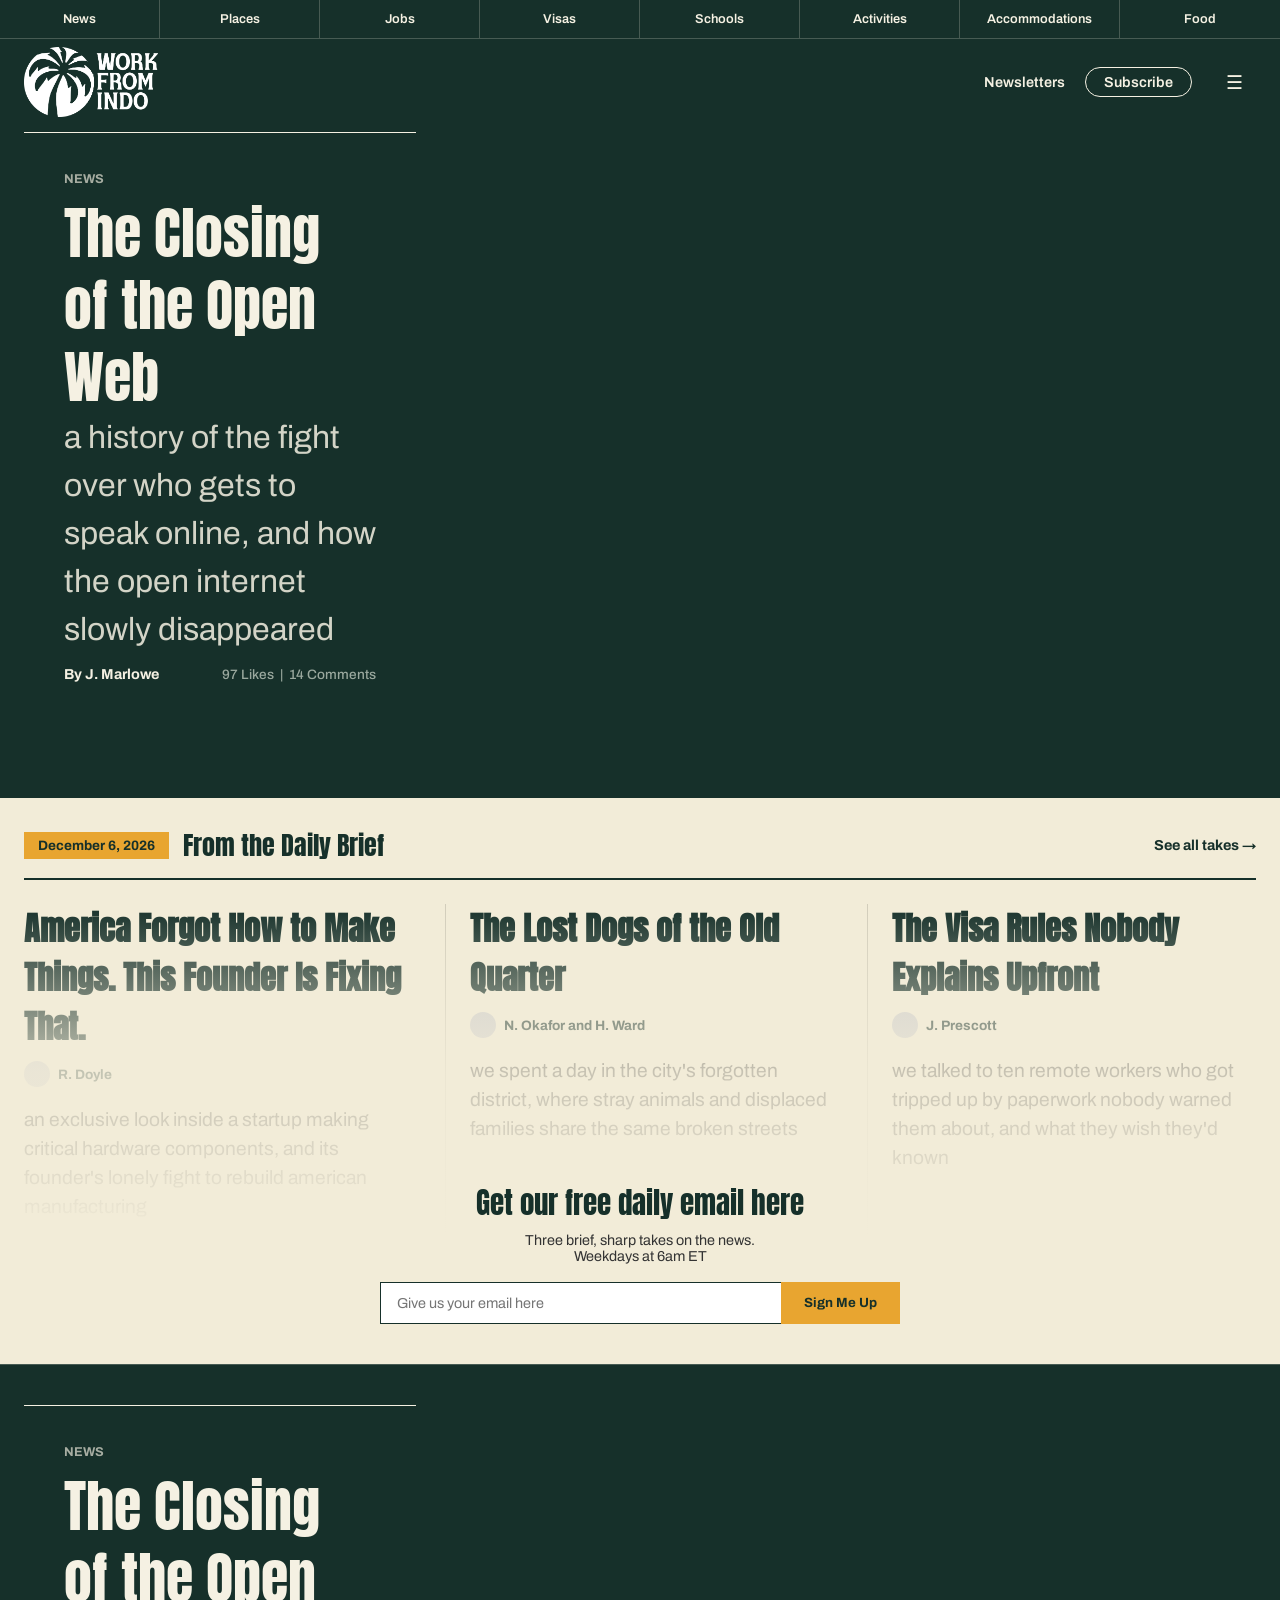
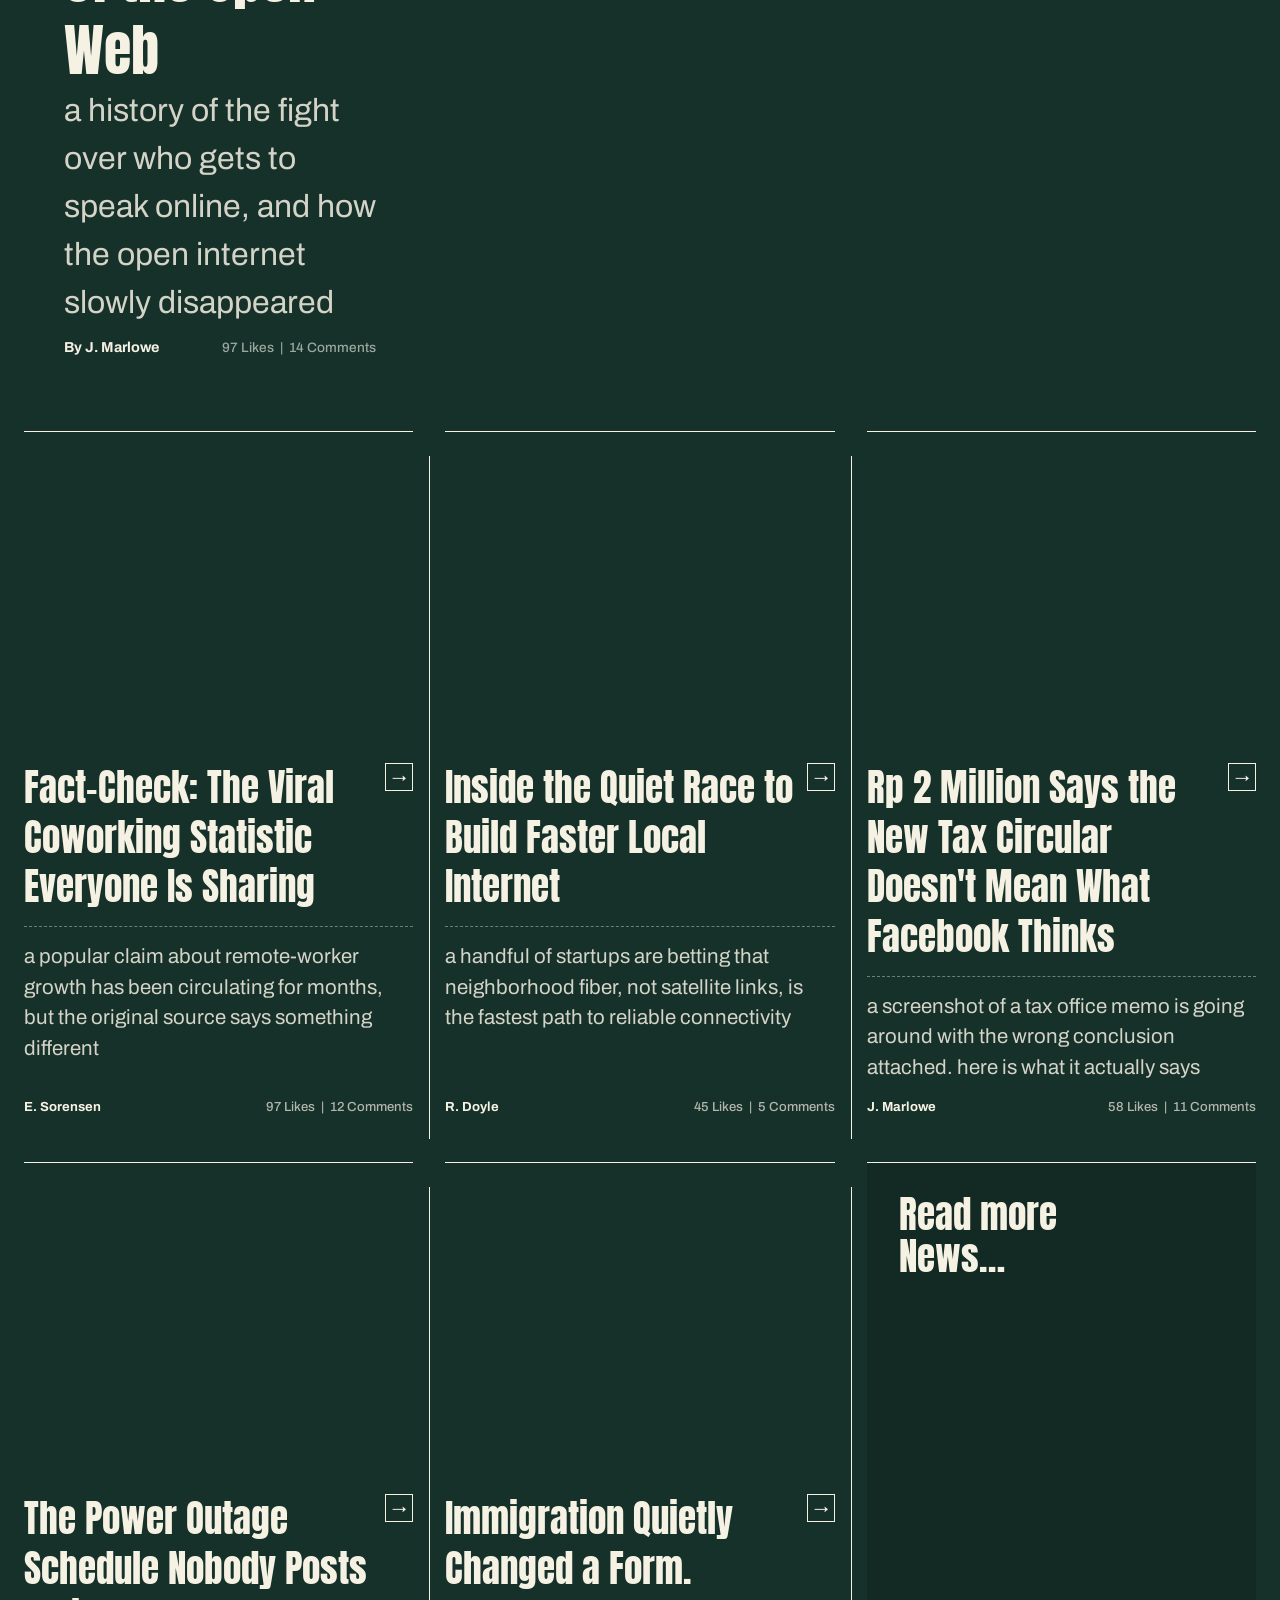
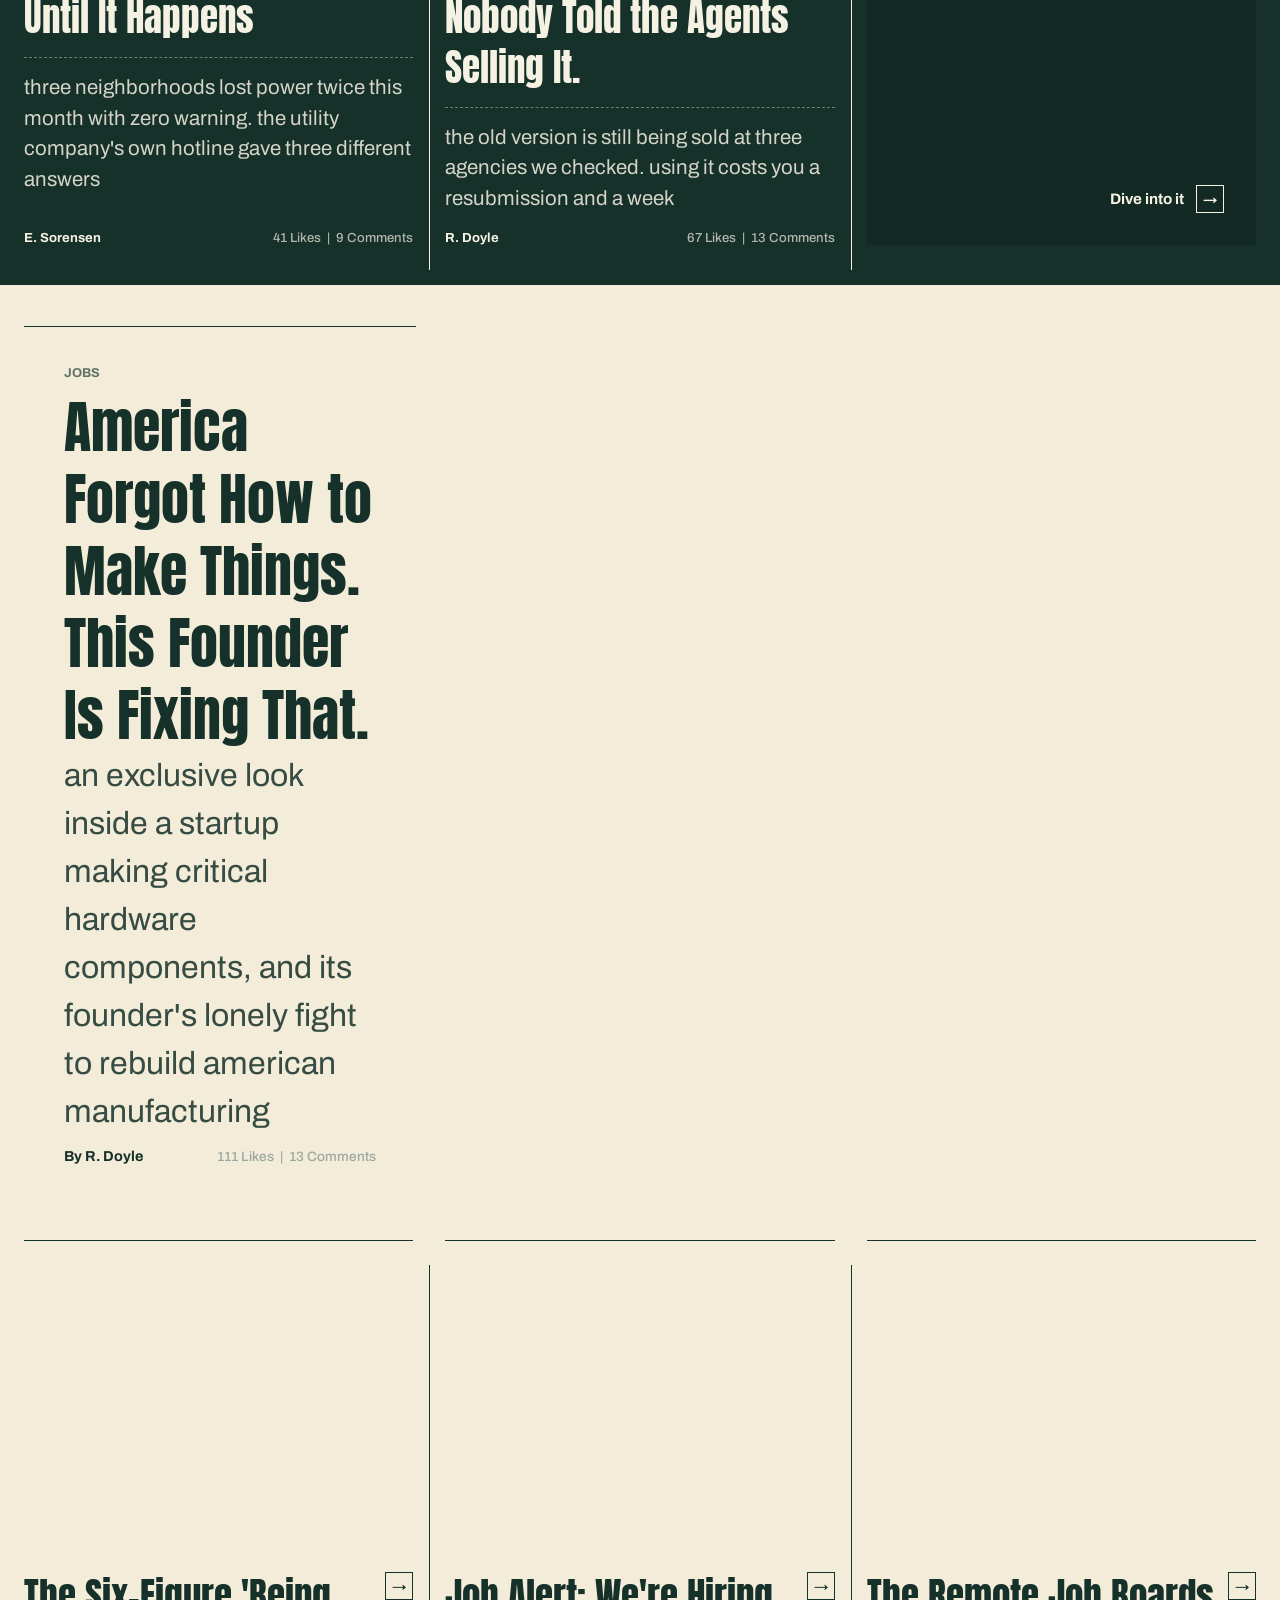
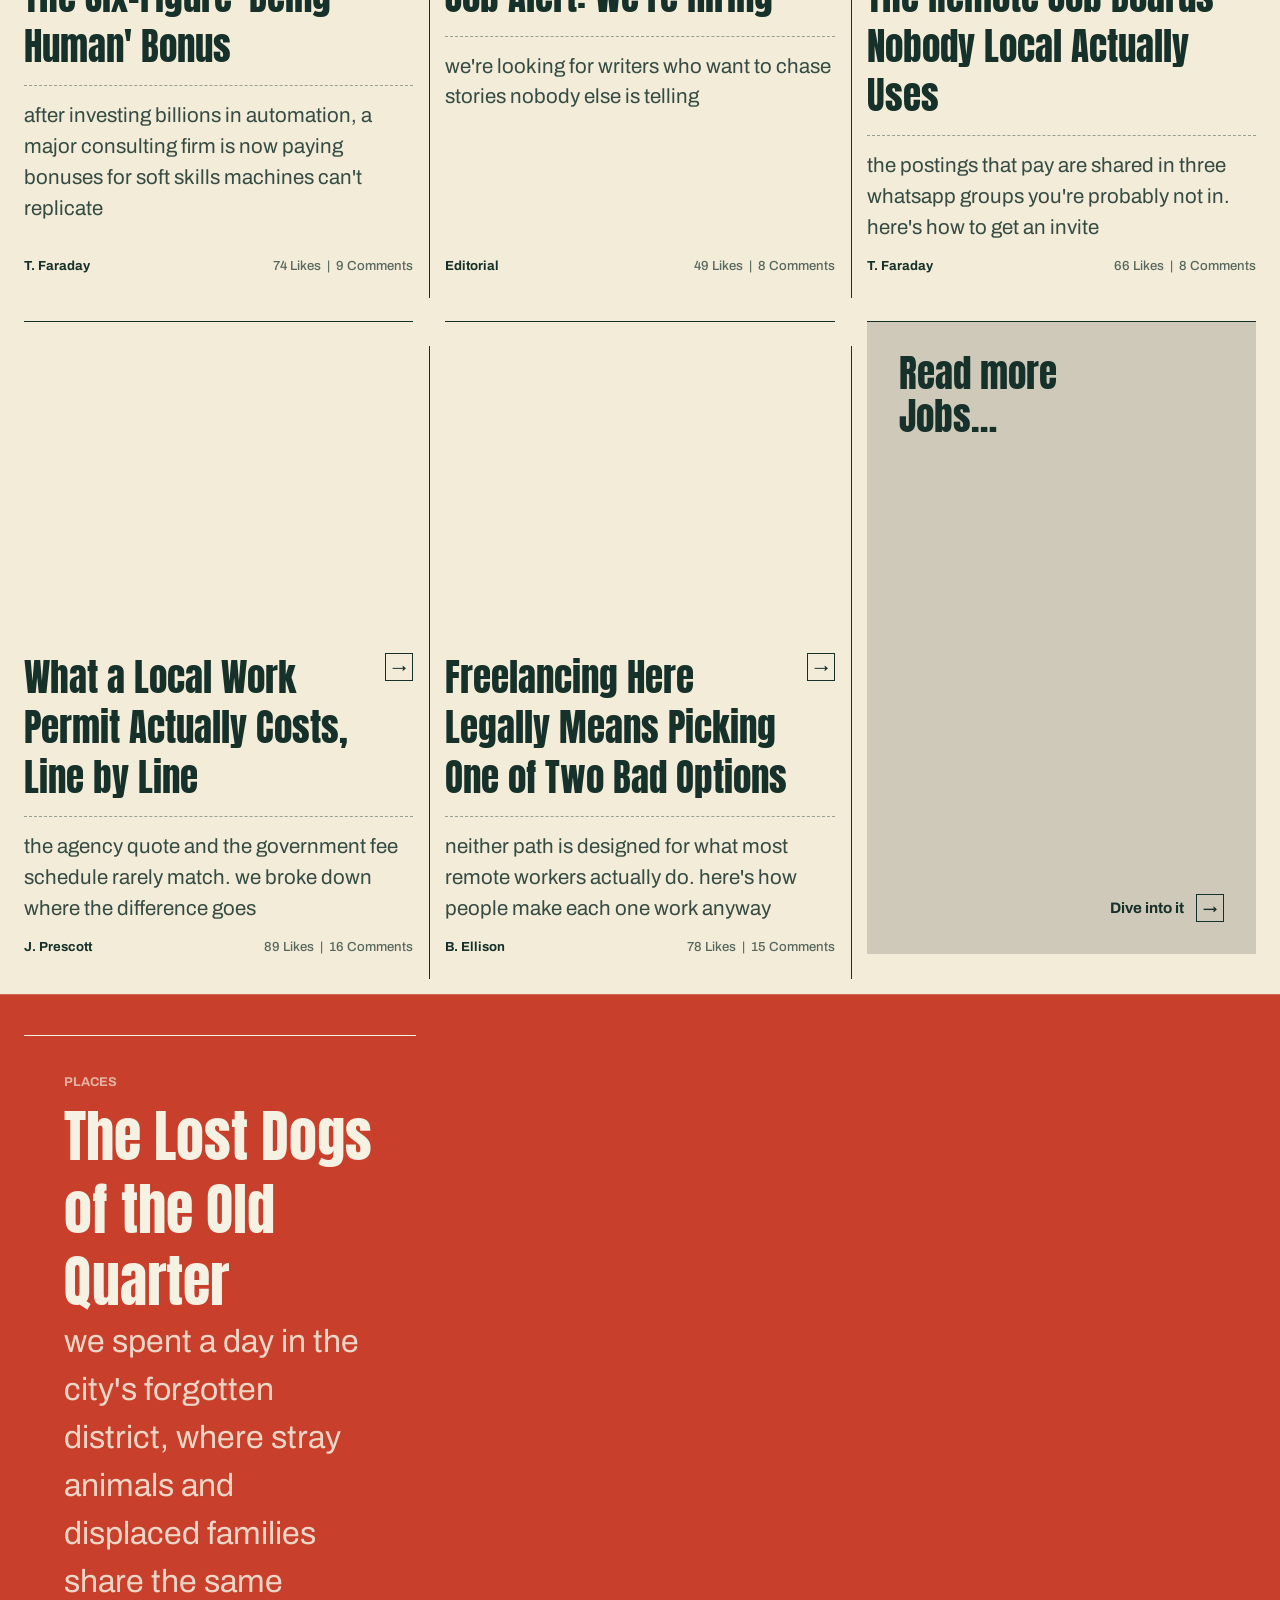
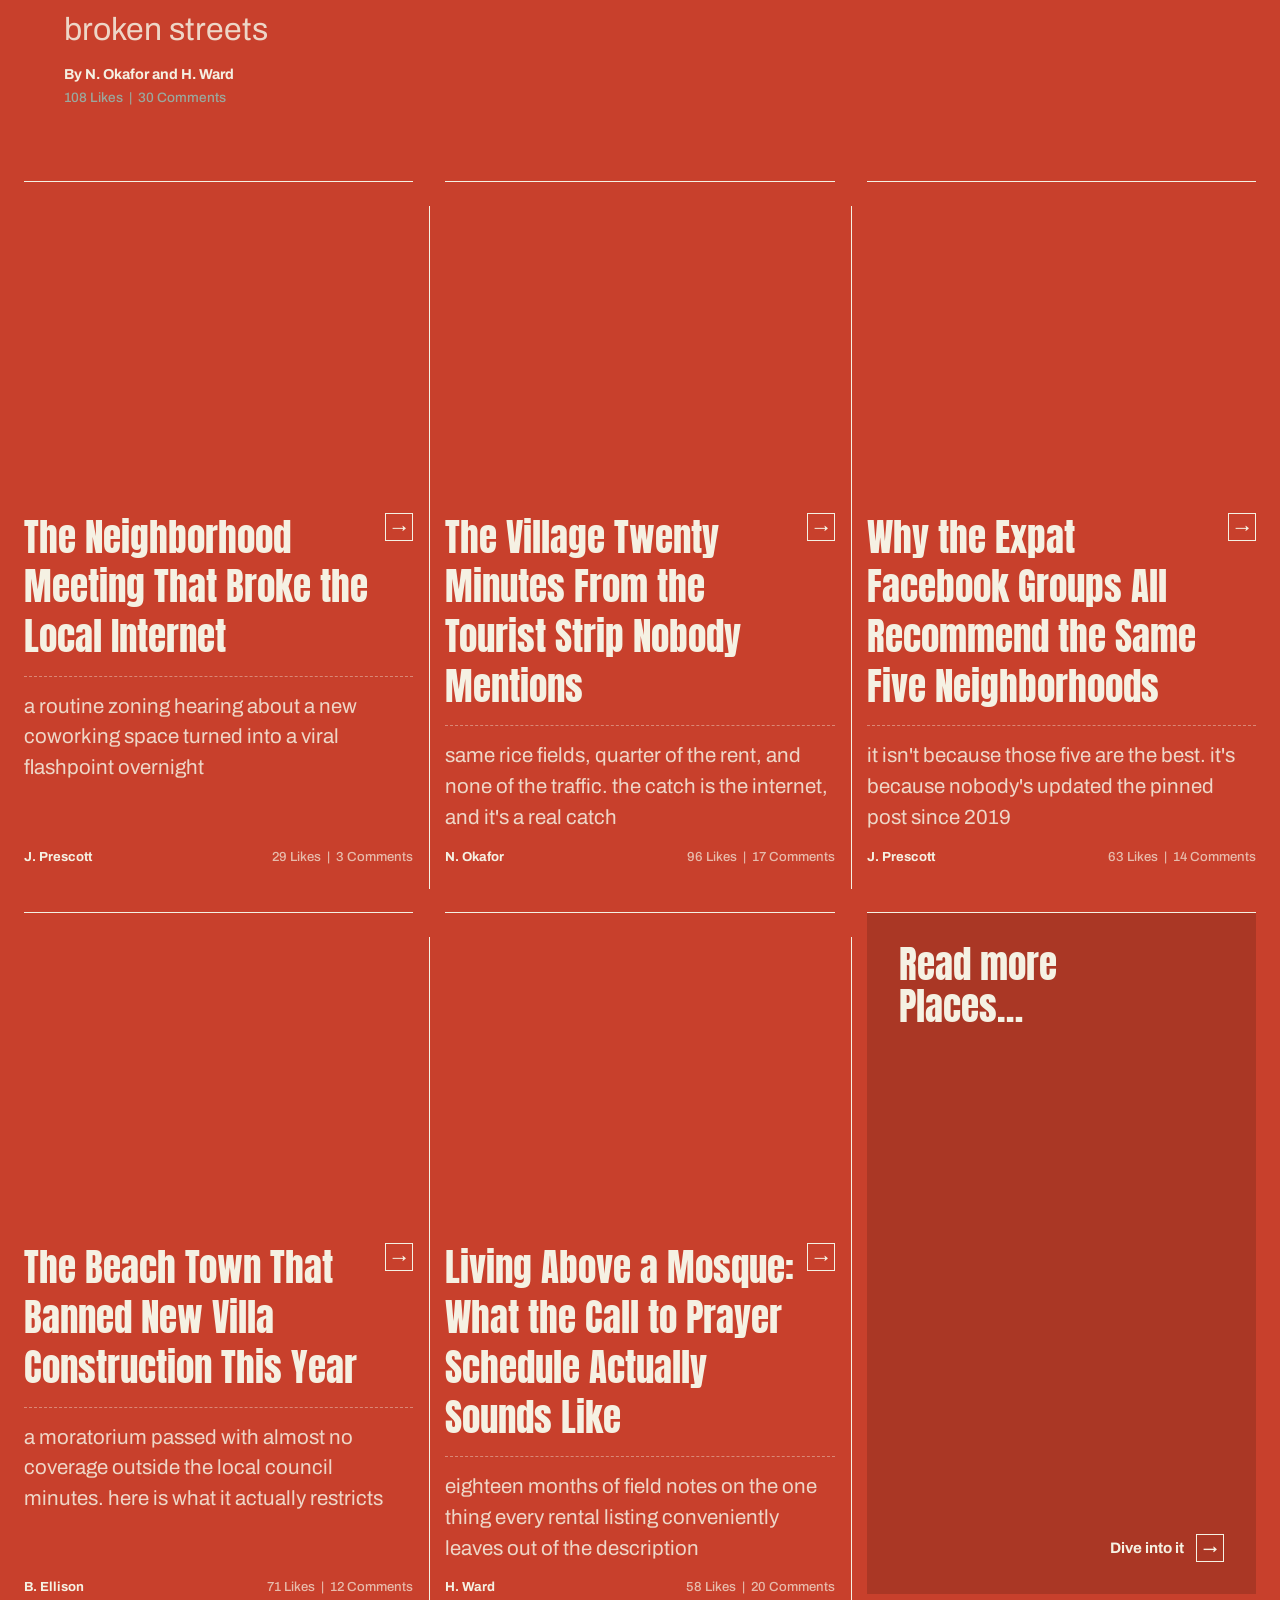
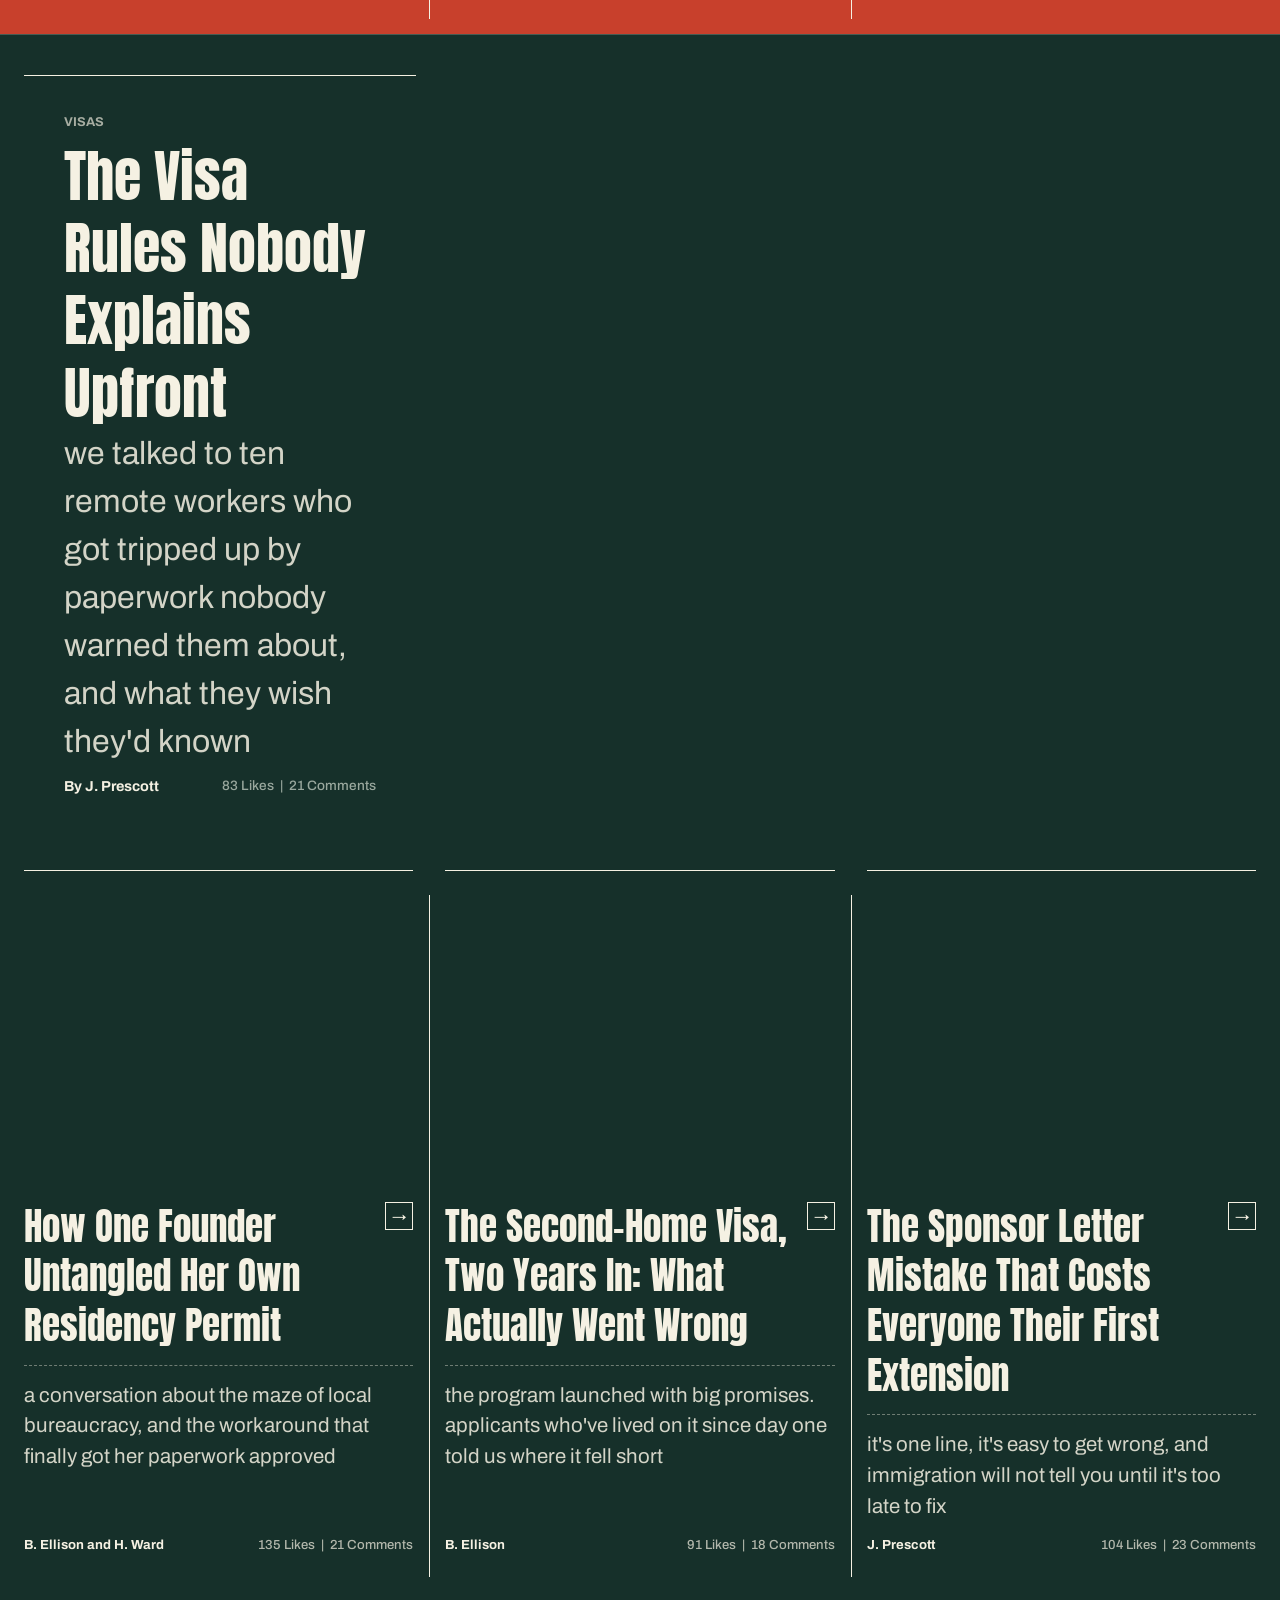
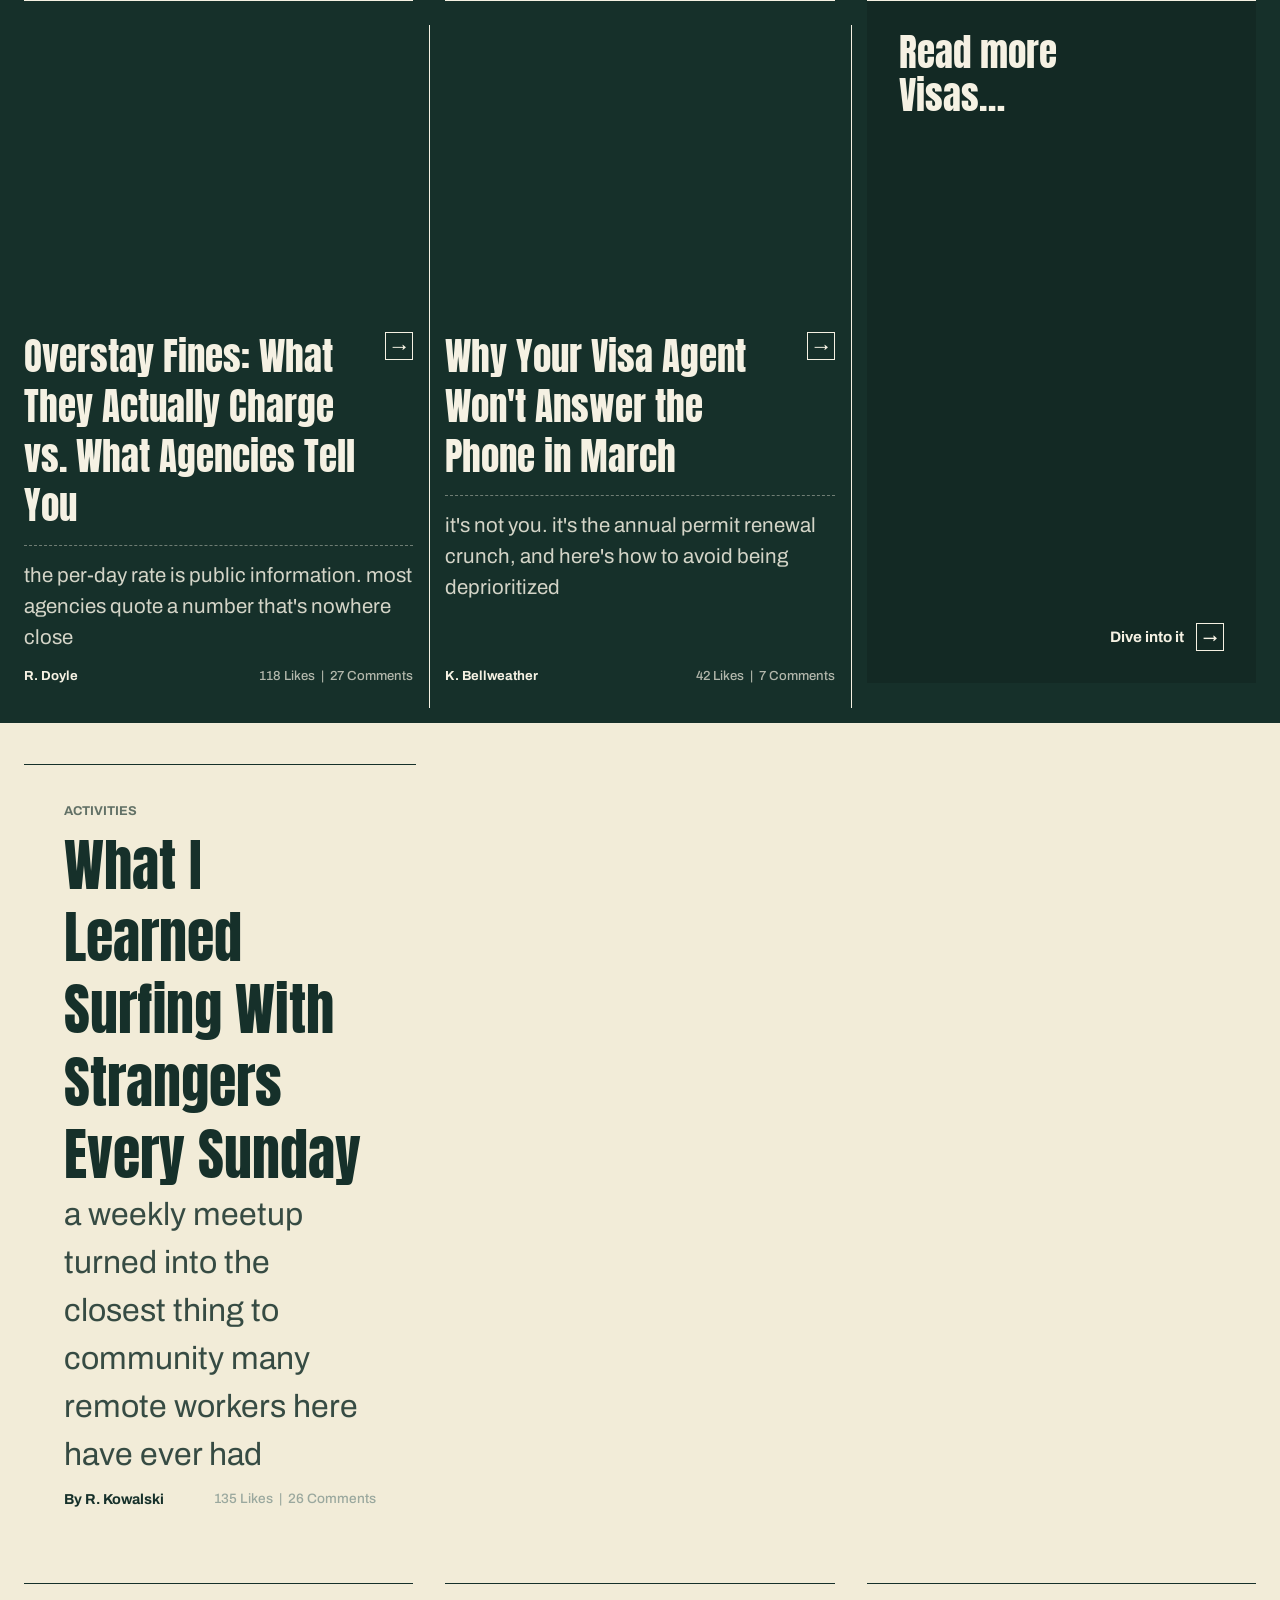
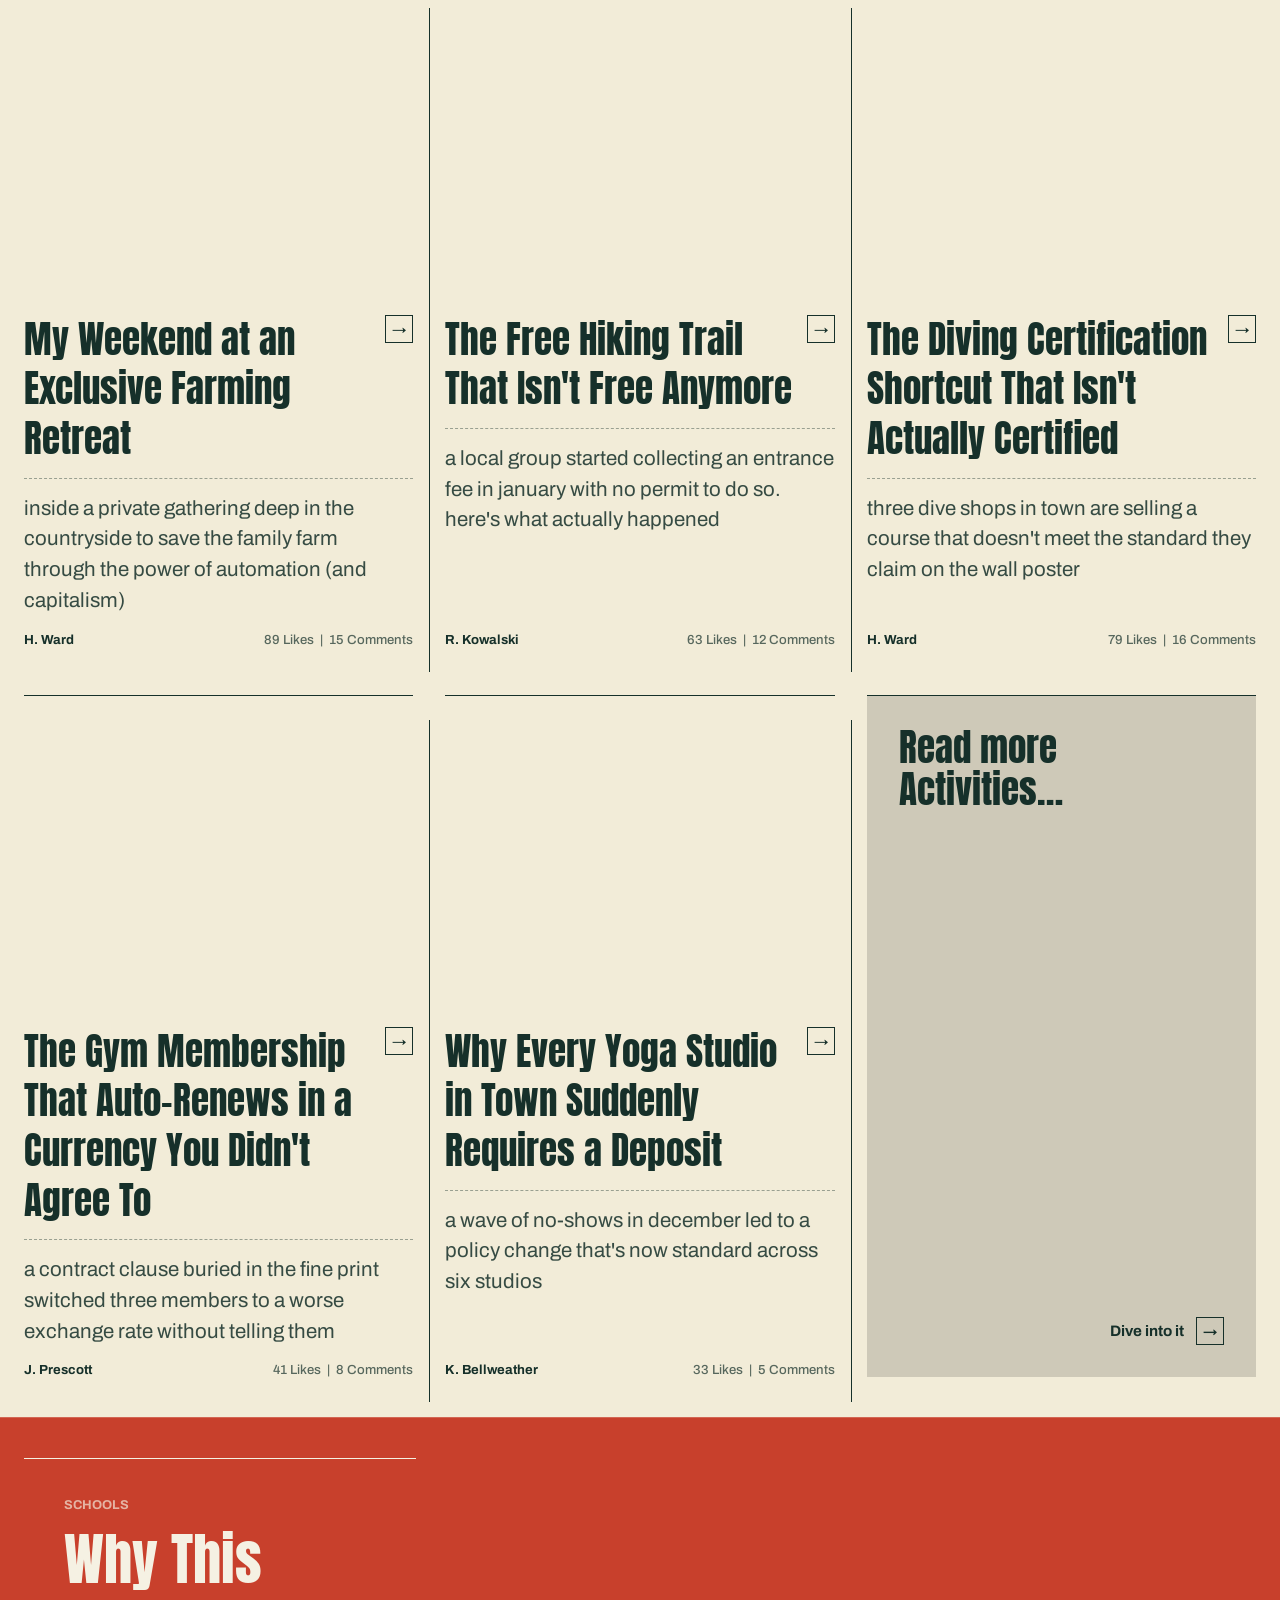
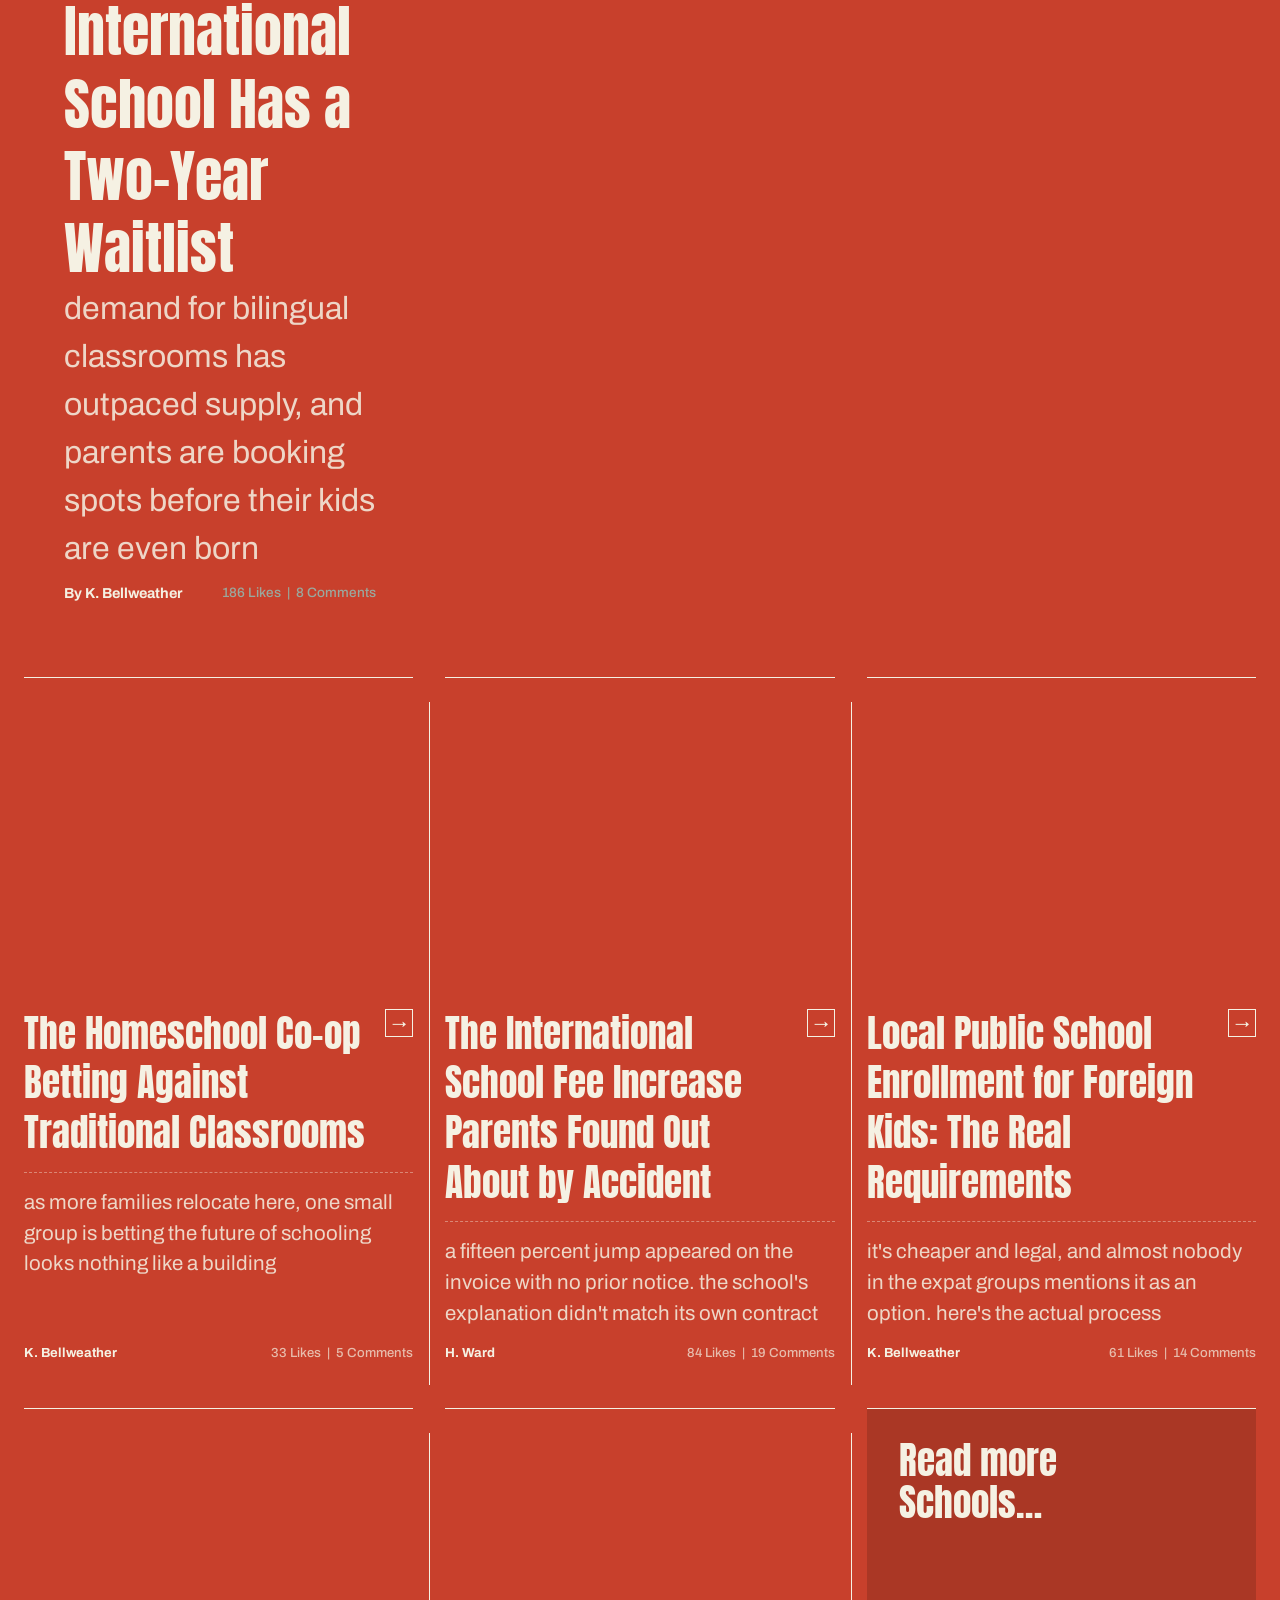
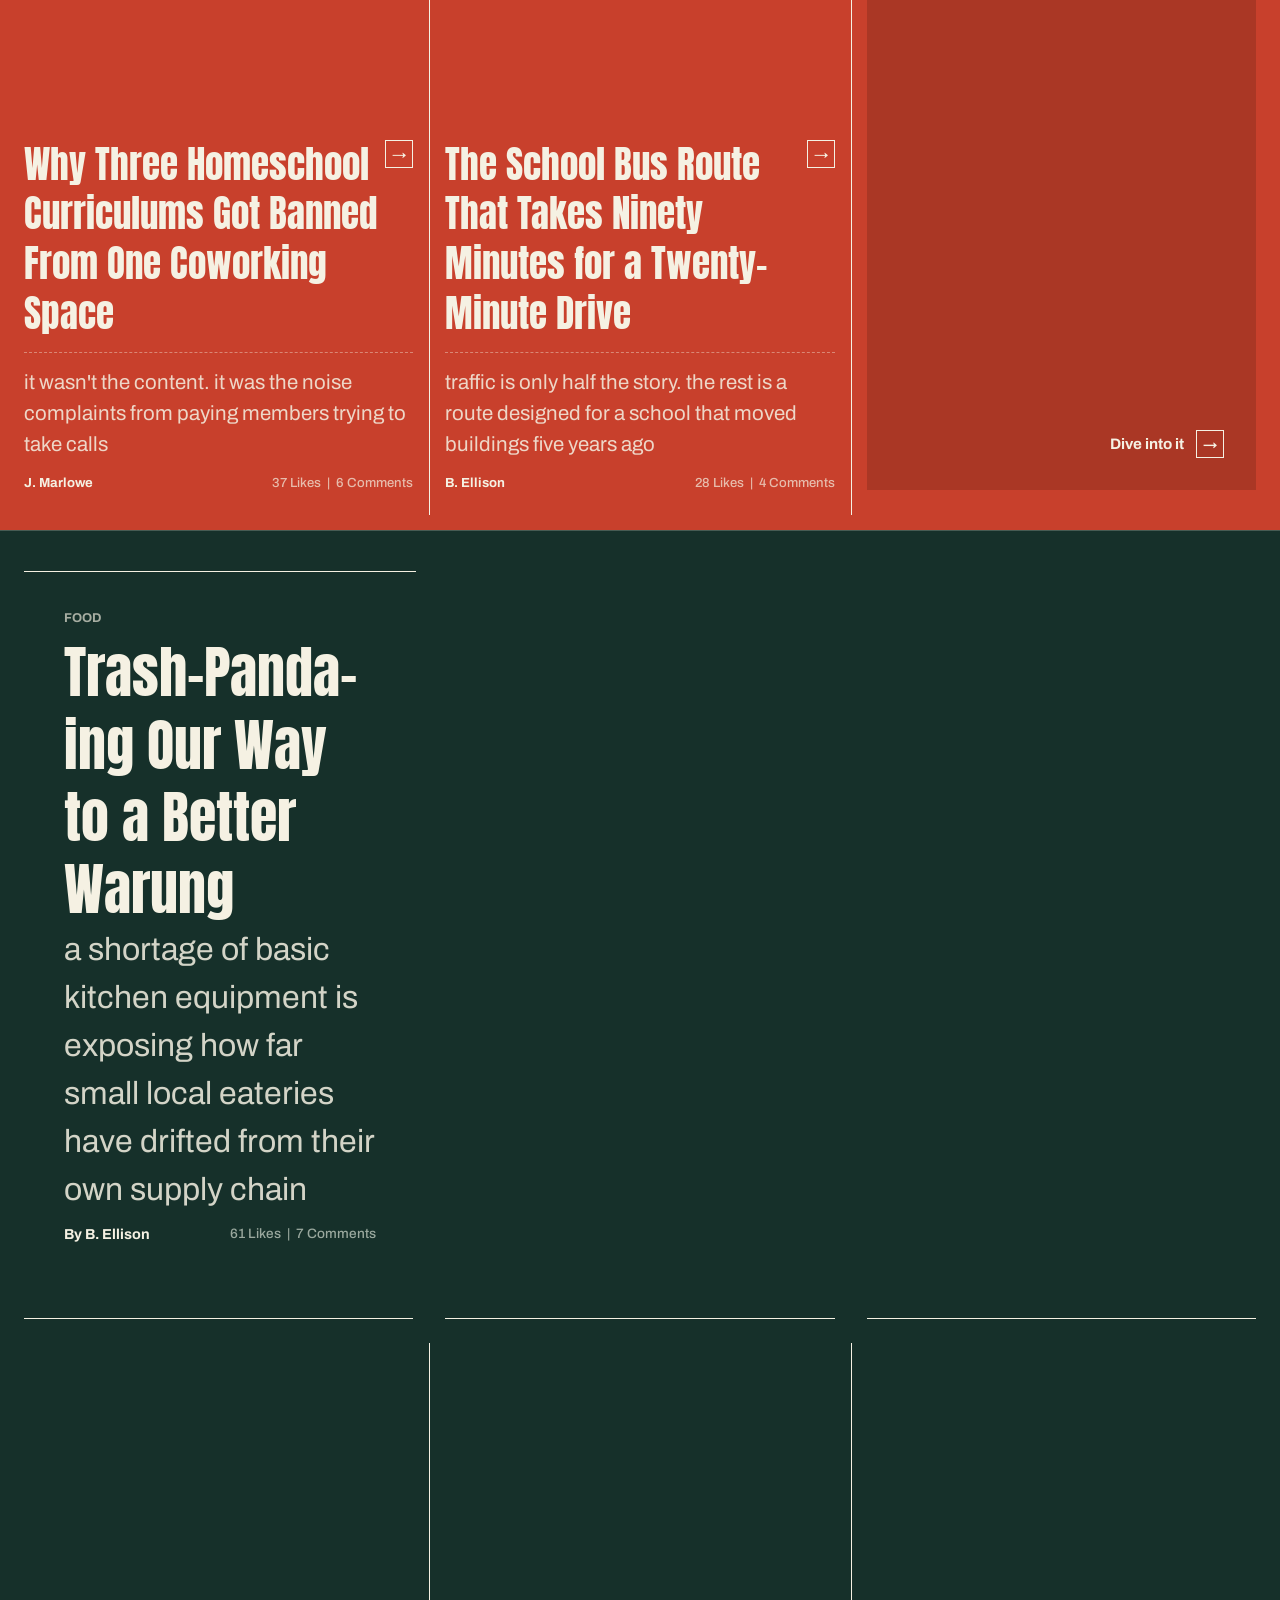
==== commit 201725f6: "Fix featured image size varying per category section The featured and hero images declare aspect-rat" ====
--- a/index.html
+++ b/index.html
@@ -8,7 +8,7 @@
 <link rel="preconnect" href="https://fonts.googleapis.com">
 <link rel="preconnect" href="https://fonts.gstatic.com" crossorigin>
 <link href="https://fonts.googleapis.com/css2?family=Anton&family=Archivo:ital,wght@0,400;0,500;0,600;0,700;0,800;1,400&display=swap" rel="stylesheet">
-<link rel="stylesheet" href="styles.css?v=53">
+<link rel="stylesheet" href="styles.css?v=54">
 </head>
 <body>
 
--- a/styles.css
+++ b/styles.css
@@ -173,6 +173,8 @@
   background-size: cover;
   background-position: center;
   aspect-ratio: 5 / 3;
+  min-width: 0;
+  align-self: start;
 }
 
 /* Daily strip */
@@ -317,6 +319,8 @@
   background-size: cover;
   background-position: center;
   aspect-ratio: 5 / 3;
+  min-width: 0;
+  align-self: start;
 }
 
 .category-grid {
